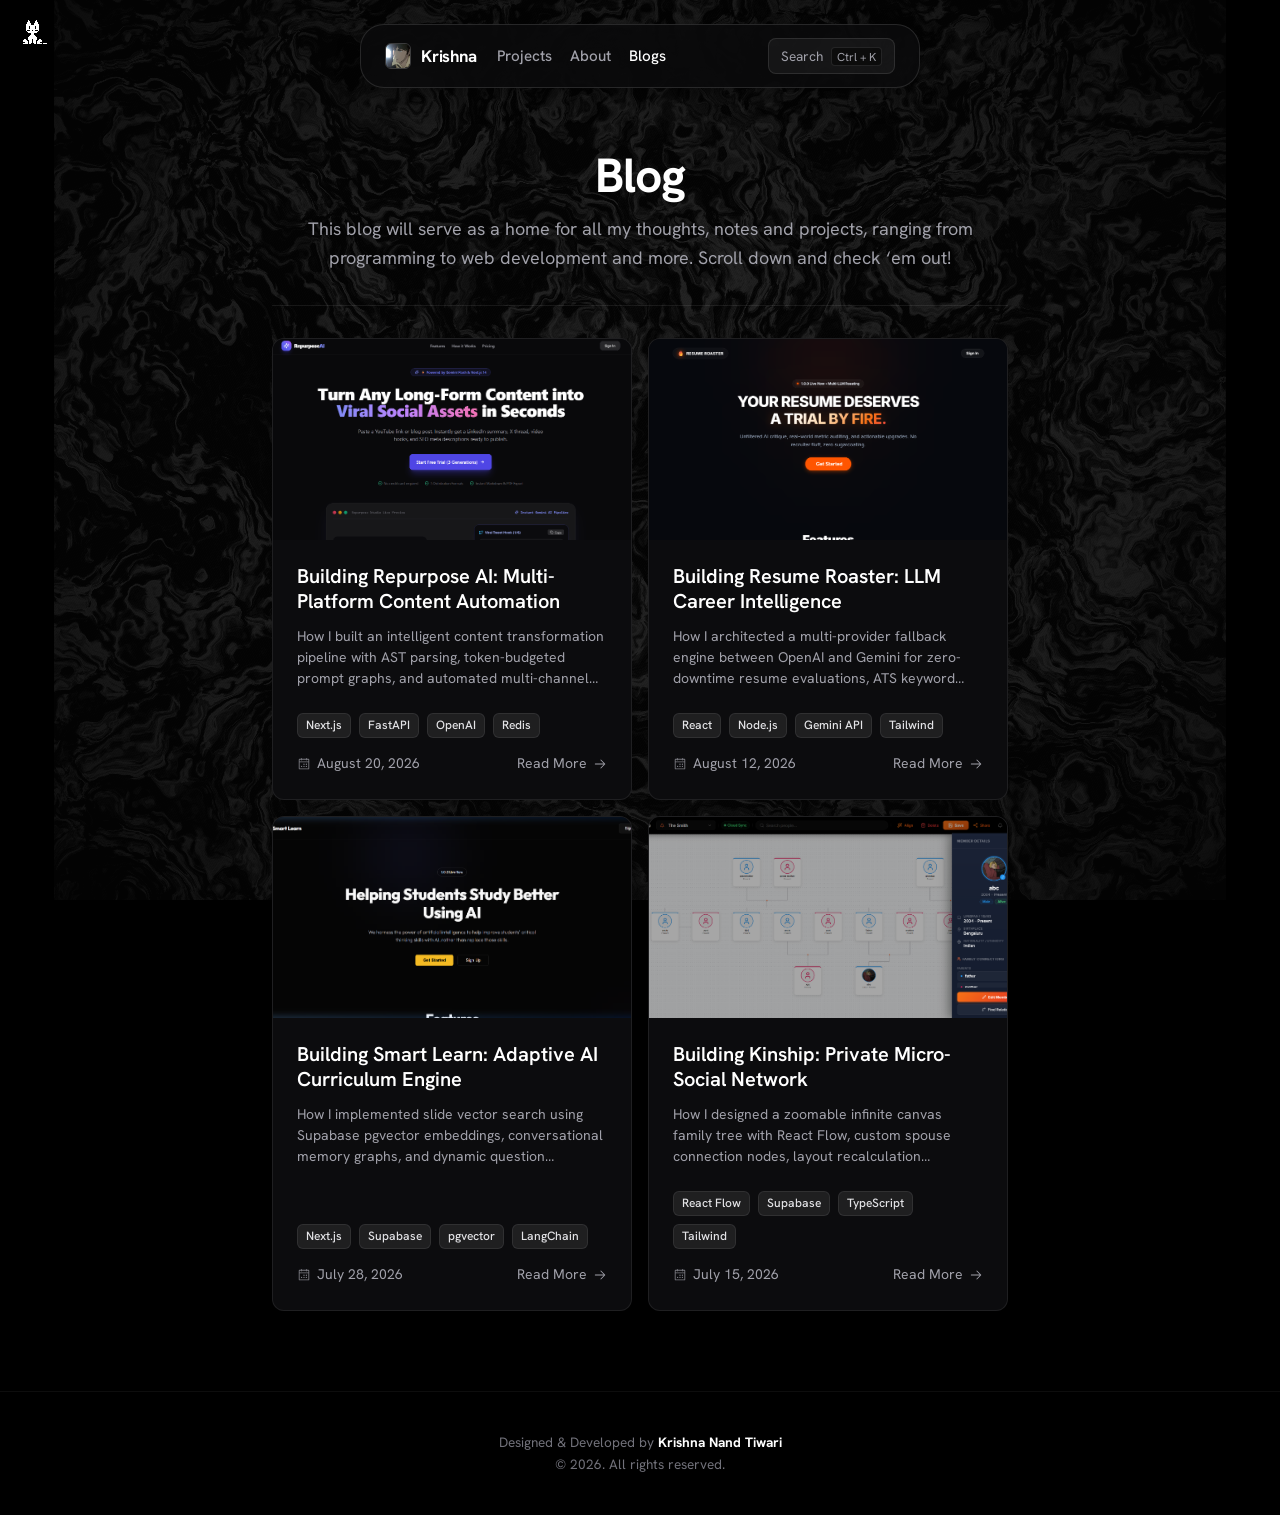
==== blog.html @ 59f139bb "updated portfolio" ====
<!DOCTYPE html>
<html lang="en" class="dark">
<head>
    <meta charset="UTF-8">
    <meta name="viewport" content="width=device-width, initial-scale=1.0">
    <title>Blog | Krishna Nand Tiwari</title>
    <!-- Meta Description for SEO -->
    <meta name="description" content="Technical deep dives, engineering notes, and case studies on building production AI applications and modern full-stack web platforms by Krishna Nand Tiwari.">
    <meta name="author" content="Krishna Nand Tiwari">
    <link rel="icon" href="images/avatar.jpg" type="image/jpeg">

    <!-- Fonts: Clash Display from Fontshare & Google Fonts Hanken Grotesk -->
    <link rel="preconnect" href="https://fonts.googleapis.com">
    <link rel="preconnect" href="https://fonts.gstatic.com" crossorigin>
    <link href="https://api.fontshare.com/v2/css?f[]=clash-display@600,700&display=swap" rel="stylesheet">
    <link href="https://fonts.googleapis.com/css2?family=Hanken+Grotesk:wght@300;400;500;600;700;800;900&display=swap" rel="stylesheet">

    <!-- Stylesheet -->
    <link rel="stylesheet" href="styles.css">

    <!-- Preload Oneko retro cat companion -->
    <link rel="preload" href="oneko.gif" as="image">
</head>
<body>
    <!-- Background Shaders & Ambient Glow (Exact 1:1 kroszborg.co WebGL Animated Shader) -->
    <canvas id="shader-canvas" class="shader-bg"></canvas>
    <div class="shader-bg noise-layer"></div>
    <div class="shader-bg grid-layer"></div>
    <div class="edge-glow-left"></div>
    <div class="edge-glow-right"></div>

    <!-- Floating Pill Navigation (Exact kroszborg 64px, 560px max-width, rounded-24px) -->
    <nav id="main-nav" aria-label="Main Navigation">
        <div class="nav-left">
            <a href="index.html" class="nav-brand">
                <img src="images/avatar.jpg" alt="Krishna logo" class="nav-brand-img">
                <span class="nav-brand-name">Krishna</span>
            </a>
            <div class="nav-menu-links">
                <a href="projects.html" class="nav-menu-item">Projects</a>
                <a href="index.html#about" class="nav-menu-item">About</a>
                <a href="blog.html" class="nav-menu-item active">Blogs</a>
            </div>
        </div>
        <div class="nav-right">
            <button id="cmd-k-btn" class="nav-search-btn" aria-label="Search">
                <span>Search</span>
                <kbd>Ctrl + K</kbd>
            </button>
        </div>
    </nav>

    <!-- Main Blog Container (max-w-3xl kroszborg structure) -->
    <main class="blog-page-container">
        <div class="blog-header-section">
            <h1 class="blog-page-title">Blog</h1>
            <p class="blog-page-subtitle">
                This blog will serve as a home for all my thoughts, notes and projects, ranging from programming to web development and more. Scroll down and check ‘em out!
            </p>
            <div class="blog-separator"></div>
        </div>

        <div class="blog-grid">
            <!-- Article 1: Repurpose AI -->
            <a href="repurpose-ai.html" class="blog-card">
                <div class="blog-card-media">
                    <img src="images/repurpose_ai_preview.png" alt="Building Repurpose AI" class="blog-card-img" loading="lazy">
                </div>
                <div class="blog-card-content">
                    <h2 class="blog-card-heading">Building Repurpose AI: Multi-Platform Content Automation</h2>
                    <p class="blog-card-summary">
                        How I built an intelligent content transformation pipeline with AST parsing, token-budgeted prompt graphs, and automated multi-channel delivery.
                    </p>
                </div>
                <div class="blog-card-footer">
                    <div class="blog-card-tags">
                        <span class="blog-card-tag">Next.js</span>
                        <span class="blog-card-tag">FastAPI</span>
                        <span class="blog-card-tag">OpenAI</span>
                        <span class="blog-card-tag">Redis</span>
                    </div>
                    <div class="blog-card-meta">
                        <time class="blog-card-date" datetime="2026-08-20">
                            <svg xmlns="http://www.w3.org/2000/svg" fill="currentColor" viewBox="0 0 256 256"><path d="M208,32H184V24a8,8,0,0,0-16,0v8H88V24a8,8,0,0,0-16,0v8H48A16,16,0,0,0,32,48V208a16,16,0,0,0,16,16H208a16,16,0,0,0,16-16V48A16,16,0,0,0,208,32ZM72,48v8a8,8,0,0,0,16,0V48h80v8a8,8,0,0,0,16,0V48h24V80H48V48ZM208,208H48V96H208V208Zm-68-76a12,12,0,1,1-12-12A12,12,0,0,1,140,132Zm44,0a12,12,0,1,1-12-12A12,12,0,0,1,184,132ZM96,172a12,12,0,1,1-12-12A12,12,0,0,1,96,172Zm44,0a12,12,0,1,1-12-12A12,12,0,0,1,140,172Zm44,0a12,12,0,1,1-12-12A12,12,0,0,1,184,172Z"></path></svg>
                            August 20, 2026
                        </time>
                        <span class="blog-card-readmore">
                            Read More
                            <svg xmlns="http://www.w3.org/2000/svg" fill="currentColor" viewBox="0 0 256 256"><path d="M221.66,133.66l-72,72a8,8,0,0,1-11.32-11.32L196.69,136H40a8,8,0,0,1,0-16H196.69L138.34,61.66a8,8,0,0,1,11.32-11.32l72,72A8,8,0,0,1,221.66,133.66Z"></path></svg>
                        </span>
                    </div>
                </div>
            </a>

            <!-- Article 2: Resume Roaster -->
            <a href="resume-roaster.html" class="blog-card">
                <div class="blog-card-media">
                    <img src="images/resume_roaster_preview.png" alt="Building Resume Roaster" class="blog-card-img" loading="lazy">
                </div>
                <div class="blog-card-content">
                    <h2 class="blog-card-heading">Building Resume Roaster: LLM Career Intelligence</h2>
                    <p class="blog-card-summary">
                        How I architected a multi-provider fallback engine between OpenAI and Gemini for zero-downtime resume evaluations, ATS keyword scoring, and constructive critiques.
                    </p>
                </div>
                <div class="blog-card-footer">
                    <div class="blog-card-tags">
                        <span class="blog-card-tag">React</span>
                        <span class="blog-card-tag">Node.js</span>
                        <span class="blog-card-tag">Gemini API</span>
                        <span class="blog-card-tag">Tailwind</span>
                    </div>
                    <div class="blog-card-meta">
                        <time class="blog-card-date" datetime="2026-08-12">
                            <svg xmlns="http://www.w3.org/2000/svg" fill="currentColor" viewBox="0 0 256 256"><path d="M208,32H184V24a8,8,0,0,0-16,0v8H88V24a8,8,0,0,0-16,0v8H48A16,16,0,0,0,32,48V208a16,16,0,0,0,16,16H208a16,16,0,0,0,16-16V48A16,16,0,0,0,208,32ZM72,48v8a8,8,0,0,0,16,0V48h80v8a8,8,0,0,0,16,0V48h24V80H48V48ZM208,208H48V96H208V208Zm-68-76a12,12,0,1,1-12-12A12,12,0,0,1,140,132Zm44,0a12,12,0,1,1-12-12A12,12,0,0,1,184,132ZM96,172a12,12,0,1,1-12-12A12,12,0,0,1,96,172Zm44,0a12,12,0,1,1-12-12A12,12,0,0,1,140,172Zm44,0a12,12,0,1,1-12-12A12,12,0,0,1,184,172Z"></path></svg>
                            August 12, 2026
                        </time>
                        <span class="blog-card-readmore">
                            Read More
                            <svg xmlns="http://www.w3.org/2000/svg" fill="currentColor" viewBox="0 0 256 256"><path d="M221.66,133.66l-72,72a8,8,0,0,1-11.32-11.32L196.69,136H40a8,8,0,0,1,0-16H196.69L138.34,61.66a8,8,0,0,1,11.32-11.32l72,72A8,8,0,0,1,221.66,133.66Z"></path></svg>
                        </span>
                    </div>
                </div>
            </a>

            <!-- Article 3: Smart Learn -->
            <a href="smart-learn.html" class="blog-card">
                <div class="blog-card-media">
                    <img src="images/smart_learn_preview.png" alt="Building Smart Learn" class="blog-card-img" loading="lazy">
                </div>
                <div class="blog-card-content">
                    <h2 class="blog-card-heading">Building Smart Learn: Adaptive AI Curriculum Engine</h2>
                    <p class="blog-card-summary">
                        How I implemented slide vector search using Supabase pgvector embeddings, conversational memory graphs, and dynamic question generation.
                    </p>
                </div>
                <div class="blog-card-footer">
                    <div class="blog-card-tags">
                        <span class="blog-card-tag">Next.js</span>
                        <span class="blog-card-tag">Supabase</span>
                        <span class="blog-card-tag">pgvector</span>
                        <span class="blog-card-tag">LangChain</span>
                    </div>
                    <div class="blog-card-meta">
                        <time class="blog-card-date" datetime="2026-07-28">
                            <svg xmlns="http://www.w3.org/2000/svg" fill="currentColor" viewBox="0 0 256 256"><path d="M208,32H184V24a8,8,0,0,0-16,0v8H88V24a8,8,0,0,0-16,0v8H48A16,16,0,0,0,32,48V208a16,16,0,0,0,16,16H208a16,16,0,0,0,16-16V48A16,16,0,0,0,208,32ZM72,48v8a8,8,0,0,0,16,0V48h80v8a8,8,0,0,0,16,0V48h24V80H48V48ZM208,208H48V96H208V208Zm-68-76a12,12,0,1,1-12-12A12,12,0,0,1,140,132Zm44,0a12,12,0,1,1-12-12A12,12,0,0,1,184,132ZM96,172a12,12,0,1,1-12-12A12,12,0,0,1,96,172Zm44,0a12,12,0,1,1-12-12A12,12,0,0,1,140,172Zm44,0a12,12,0,1,1-12-12A12,12,0,0,1,184,172Z"></path></svg>
                            July 28, 2026
                        </time>
                        <span class="blog-card-readmore">
                            Read More
                            <svg xmlns="http://www.w3.org/2000/svg" fill="currentColor" viewBox="0 0 256 256"><path d="M221.66,133.66l-72,72a8,8,0,0,1-11.32-11.32L196.69,136H40a8,8,0,0,1,0-16H196.69L138.34,61.66a8,8,0,0,1,11.32-11.32l72,72A8,8,0,0,1,221.66,133.66Z"></path></svg>
                        </span>
                    </div>
                </div>
            </a>

            <!-- Article 4: Kinship -->
            <a href="kinship.html" class="blog-card">
                <div class="blog-card-media">
                    <img src="images/kinship_preview.png" alt="Building Kinship" class="blog-card-img" loading="lazy">
                </div>
                <div class="blog-card-content">
                    <h2 class="blog-card-heading">Building Kinship: Private Micro-Social Network</h2>
                    <p class="blog-card-summary">
                        How I designed a zoomable infinite canvas family tree with React Flow, custom spouse connection nodes, layout recalculation algorithms, and vector PDF rendering.
                    </p>
                </div>
                <div class="blog-card-footer">
                    <div class="blog-card-tags">
                        <span class="blog-card-tag">React Flow</span>
                        <span class="blog-card-tag">Supabase</span>
                        <span class="blog-card-tag">TypeScript</span>
                        <span class="blog-card-tag">Tailwind</span>
                    </div>
                    <div class="blog-card-meta">
                        <time class="blog-card-date" datetime="2026-07-15">
                            <svg xmlns="http://www.w3.org/2000/svg" fill="currentColor" viewBox="0 0 256 256"><path d="M208,32H184V24a8,8,0,0,0-16,0v8H88V24a8,8,0,0,0-16,0v8H48A16,16,0,0,0,32,48V208a16,16,0,0,0,16,16H208a16,16,0,0,0,16-16V48A16,16,0,0,0,208,32ZM72,48v8a8,8,0,0,0,16,0V48h80v8a8,8,0,0,0,16,0V48h24V80H48V48ZM208,208H48V96H208V208Zm-68-76a12,12,0,1,1-12-12A12,12,0,0,1,140,132Zm44,0a12,12,0,1,1-12-12A12,12,0,0,1,184,132ZM96,172a12,12,0,1,1-12-12A12,12,0,0,1,96,172Zm44,0a12,12,0,1,1-12-12A12,12,0,0,1,140,172Zm44,0a12,12,0,1,1-12-12A12,12,0,0,1,184,172Z"></path></svg>
                            July 15, 2026
                        </time>
                        <span class="blog-card-readmore">
                            Read More
                            <svg xmlns="http://www.w3.org/2000/svg" fill="currentColor" viewBox="0 0 256 256"><path d="M221.66,133.66l-72,72a8,8,0,0,1-11.32-11.32L196.69,136H40a8,8,0,0,1,0-16H196.69L138.34,61.66a8,8,0,0,1,11.32-11.32l72,72A8,8,0,0,1,221.66,133.66Z"></path></svg>
                        </span>
                    </div>
                </div>
            </a>
        </div>
    </main>

    <!-- Command Palette Search Modal (Ctrl + K) -->
    <div id="cmd-modal" class="cmd-modal-backdrop" aria-hidden="true">
        <div class="cmd-modal-dialog">
            <div class="cmd-search-bar">
                <svg class="cmd-search-icon" xmlns="http://www.w3.org/2000/svg" width="16" height="16" fill="currentColor" viewBox="0 0 256 256"><path d="M229.66,218.34l-50.07-50.06a88.11,88.11,0,1,0-11.31,11.31l50.06,50.07a8,8,0,0,0,11.32-11.32ZM40,112a72,72,0,1,1,72,72A72.08,72.08,0,0,1,40,112Z"/></svg>
                <input id="cmd-search-input" class="cmd-search-input" type="text" placeholder="Search projects, blogs, or social links..." autocomplete="off">
                <kbd class="cmd-esc-badge">ESC</kbd>
            </div>
            <div id="cmd-results-list" class="cmd-results-list">
                <!-- Dynamically populated -->
            </div>
            <div class="cmd-modal-footer">
                <span>Navigate <kbd>↑</kbd> <kbd>↓</kbd></span>
                <span>Select <kbd>↵</kbd></span>
                <span>Close <kbd>ESC</kbd></span>
            </div>
        </div>
    </div>

    <!-- Minimal Site Footer -->
    <footer class="site-footer">
        <p>Designed &amp; Developed by <b>Krishna Nand Tiwari</b><br>© 2026. All rights reserved.</p>
    </footer>

    <!-- Companion Script (oneko) & Interactive Features Script -->
    <script src="oneko.js" defer></script>
    <script src="script.js" defer></script>
</body>
</html>
---- styles.css ----
/* ==========================================================================
   KRISHNA NAND TIWARI - EXACT KROSZBORG.CO PARITY DESIGN SYSTEM
   Dark Theme, Clash Display, 3D Tilt Physics, Red Flare Spotlight,
   Rainbow Conic Glow, Eye Pupil Tracking, Floating AI Assistant & Oneko
   ========================================================================== */

@import url('https://fonts.googleapis.com/css2?family=Hanken+Grotesk:wght@300;400;500;600;700;800;900&family=Space+Grotesk:wght@600;700;800&display=swap');
@import url('https://api.fontshare.com/v2/css?f[]=clash-display@600,700&display=swap');

:root {
    --background: #000000;
    --foreground: #ededed;
    --card: #0c0c0e;
    --card-foreground: #ededed;
    --card-border: rgba(255, 255, 255, 0.08);
    --card-border-hover: rgba(255, 255, 255, 0.18);
    --border: rgba(255, 255, 255, 0.08);
    --border-subtle: rgba(255, 255, 255, 0.05);
    --muted: #18181b;
    --muted-foreground: #a1a1aa;
    --secondary: #71717a;
    --accent: #27272a;
    --primary: #ffffff;
    --primary-foreground: #000000;
    
    --font-heading: 'Clash Display', 'Hanken Grotesk', -apple-system, sans-serif;
    --font-sans: 'Hanken Grotesk', -apple-system, BlinkMacSystemFont, "Segoe UI", Roboto, sans-serif;
}

*, *::before, *::after {
    margin: 0;
    padding: 0;
    box-sizing: border-box;
}

html {
    scroll-behavior: smooth;
    color-scheme: dark;
}

body {
    background-color: var(--background);
    color: var(--foreground);
    font-family: var(--font-sans);
    font-size: 15px;
    line-height: 1.6;
    overflow-x: hidden;
    -webkit-font-smoothing: antialiased;
    position: relative;
    min-height: 100vh;
}

/* ==========================================================================
   EXACT 1:1 KROSZBORG.CO BACKGROUND SHADER & AMBIENT GLOWS
   ========================================================================== */
.shader-bg {
    position: fixed;
    top: 0;
    left: 0;
    width: 100vw;
    min-width: 100%;
    height: 100vh;
    min-height: 100%;
    pointer-events: none;
    z-index: 0;
}

#shader-canvas.shader-bg {
    z-index: 0;
    width: 100%;
    height: 100%;
    display: block;
    background-color: #000000;
}

.shader-bg.noise-layer {
    display: none;
}

.shader-bg.grid-layer {
    display: none;
}

/* Atmospheric subtle edge ambient glows - disabled for true kroszborg deep #000000 contrast */
.edge-glow-left,
.edge-glow-right {
    display: none;
}

/* Scroll Reveal with Blur (1:1 kroszborg Framer Motion fadeInBlur) */
.scroll-reveal {
    opacity: 0;
    filter: blur(6px);
    transform: translateY(18px);
    transition: opacity 0.6s cubic-bezier(0.16, 1, 0.3, 1), 
                filter 0.6s cubic-bezier(0.16, 1, 0.3, 1), 
                transform 0.6s cubic-bezier(0.16, 1, 0.3, 1);
}

.scroll-reveal.scroll-revealed {
    opacity: 1;
    filter: blur(0px);
    transform: translateY(0);
}

a {
    color: inherit;
    text-decoration: none;
}

button {
    font-family: inherit;
    background: none;
    border: none;
    cursor: pointer;
}

/* ==========================================================================
   FLOATING PILL NAVBAR (Exact 64px, 560px max-width, 24px rounded)
   ========================================================================== */
#main-nav {
    position: fixed;
    top: 24px;
    left: 50%;
    transform: translateX(-50%);
    z-index: 50;
    width: calc(100% - 2rem);
    max-width: 560px;
    height: 64px;
    border-radius: 24px;
    padding: 0 24px;
    background: rgba(10, 10, 12, 0.82);
    border: 1px solid rgba(255, 255, 255, 0.12);
    backdrop-filter: blur(24px);
    -webkit-backdrop-filter: blur(24px);
    box-shadow: 0 10px 30px -10px rgba(0, 0, 0, 0.6);
    display: flex;
    align-items: center;
    justify-content: space-between;
    transition: border-color 0.2s ease, box-shadow 0.2s ease;
}

#main-nav:hover {
    border-color: rgba(255, 255, 255, 0.22);
}

.nav-left {
    display: flex;
    align-items: center;
    gap: 20px;
}

.nav-brand {
    display: flex;
    align-items: center;
    gap: 10px;
}

.nav-brand-img {
    width: 26px;
    height: 26px;
    border-radius: 6px;
    object-fit: cover;
    border: 1px solid rgba(255, 255, 255, 0.2);
    transition: opacity 0.2s ease;
}

.nav-brand:hover .nav-brand-img {
    opacity: 0.8;
}

.nav-brand-name {
    font-weight: 700;
    font-size: 1.05rem;
    color: #ffffff;
    letter-spacing: -0.01em;
}

.nav-menu-links {
    display: flex;
    align-items: center;
    gap: 18px;
}

.nav-menu-item {
    font-size: 0.95rem;
    color: var(--muted-foreground);
    transition: color 0.15s ease;
    font-weight: 500;
}

.nav-menu-item:hover,
.nav-menu-item.active {
    color: #ffffff;
}

.nav-search-btn {
    display: flex;
    align-items: center;
    gap: 8px;
    height: 36px;
    padding: 0 12px;
    border-radius: 8px;
    background: rgba(255, 255, 255, 0.05);
    border: 1px solid rgba(255, 255, 255, 0.1);
    color: var(--muted-foreground);
    font-size: 0.85rem;
    transition: all 0.2s ease;
}

.nav-search-btn:hover {
    background: rgba(255, 255, 255, 0.09);
    border-color: rgba(255, 255, 255, 0.2);
    color: #ffffff;
}

.nav-search-btn kbd {
    font-family: inherit;
    font-size: 0.72rem;
    padding: 1px 5px;
    border-radius: 4px;
    background: rgba(0, 0, 0, 0.45);
    border: 1px solid rgba(255, 255, 255, 0.1);
}

/* ==========================================================================
   PAGE CONTAINER & 2-COLUMN SPLIT LAYOUT
   ========================================================================== */
.page-container {
    position: relative;
    z-index: 10;
    max-width: 1152px; /* max-w-6xl */
    margin: 0 auto;
    padding: 140px 24px 80px;
}

.layout-split {
    display: flex;
    flex-direction: column;
    gap: 48px;
}

@media (min-width: 1024px) {
    .layout-split {
        flex-direction: row;
        gap: 64px;
    }
}

/* ==========================================================================
   LEFT HERO SIDEBAR (Sticky)
   ========================================================================== */
.hero-sidebar {
    width: 100%;
}

@media (min-width: 1024px) {
    .hero-sidebar {
        width: 280px;
        flex-shrink: 0;
    }
    
    .sidebar-sticky-wrap {
        position: sticky;
        top: 120px;
        display: flex;
        flex-direction: column;
        gap: 24px;
    }
}

.sidebar-sticky-wrap {
    display: flex;
    flex-direction: column;
    gap: 24px;
}

/* Avatar with Glitch Effect (#hero-avatar-glitch) */
.avatar-glitch-wrapper {
    position: relative;
    width: 84px;
    height: 84px;
    display: inline-block;
}

.avatar-wrapper {
    position: relative;
    width: 84px;
    height: 84px;
    border-radius: 50%;
    overflow: hidden;
}

.sidebar-avatar {
    width: 84px;
    height: 84px;
    border-radius: 50%;
    object-fit: cover;
    border: 2px solid rgba(255, 255, 255, 0.2);
    box-shadow: 0 10px 25px -5px rgba(0, 0, 0, 0.5);
    transition: transform 0.25s ease, border-color 0.25s ease;
    display: block;
}

.avatar-glitch-wrapper:hover .sidebar-avatar {
    transform: scale(1.05);
    border-color: rgba(255, 255, 255, 0.45);
    animation: avatarJitter 0.3s cubic-bezier(0.25, 0.46, 0.45, 0.94) infinite;
}

@keyframes avatarJitter {
    0% { transform: scale(1.05) translate(0, 0); filter: drop-shadow(2px 0 0 rgba(239, 68, 68, 0.5)) drop-shadow(-2px 0 0 rgba(56, 189, 248, 0.5)); }
    25% { transform: scale(1.05) translate(-1px, 1px); }
    50% { transform: scale(1.05) translate(1px, -1px); filter: drop-shadow(-2px 0 0 rgba(239, 68, 68, 0.6)) drop-shadow(2px 0 0 rgba(56, 189, 248, 0.6)); }
    75% { transform: scale(1.05) translate(-1px, -1px); }
    100% { transform: scale(1.05) translate(0, 0); }
}

.sidebar-name-block {
    display: flex;
    flex-direction: column;
    gap: 4px;
}

.sidebar-title {
    font-family: var(--font-heading);
    font-size: 2.75rem;
    line-height: 1.05;
    font-weight: 700;
    letter-spacing: -0.03em;
    color: #ffffff;
    cursor: default;
    user-select: none;
}

.sidebar-subtitle {
    font-size: 1.15rem;
    font-weight: 500;
    color: var(--muted-foreground);
    letter-spacing: -0.01em;
}

.sidebar-bio {
    font-size: 0.92rem;
    color: var(--muted-foreground);
    line-height: 1.65;
}

/* Skill Inner Shadow Dashed Badges (1:1 kroszborg) */
.skill-badge {
    display: inline-flex;
    align-items: center;
    gap: 5px;
    padding: 2px 7px;
    border-radius: 6px;
    border: 1px dashed rgba(255, 255, 255, 0.25);
    background: rgba(255, 255, 255, 0.08);
    color: #ffffff;
    font-size: 0.85rem;
    font-weight: 700;
    white-space: nowrap;
    text-decoration: none;
    vertical-align: baseline;
    transition: all 0.2s ease;
}

.skill-badge:hover {
    background: rgba(255, 255, 255, 0.16);
    border-color: rgba(255, 255, 255, 0.45);
    transform: translateY(-1px);
}

.skill-badge svg,
.skill-badge img {
    width: 14px;
    height: 14px;
    flex-shrink: 0;
}

/* Action Buttons Container */
.sidebar-buttons {
    display: flex;
    flex-wrap: wrap;
    align-items: center;
    gap: 10px;
    margin-top: 4px;
}

/* Rotating Rainbow Conic Border for Resume Button (Signature kroszborg) */
.resume-border-glow {
    position: relative;
    padding: 2px;
    border-radius: 9999px;
    overflow: hidden;
    display: inline-flex;
    box-shadow: 0 8px 30px -8px rgba(0, 0, 0, 0.5);
    background: transparent;
}

.resume-border-glow::before {
    content: '';
    position: absolute;
    inset: -100%;
    width: 300%;
    height: 300%;
    background: conic-gradient(from 0deg, #ff4545, #ffaa00, #00ff88, #00bfff, #aa00ff, #ff4545);
    animation: rotateConic 4s linear infinite;
    z-index: 0;
}

@keyframes rotateConic {
    0% { transform: rotate(0deg); }
    100% { transform: rotate(360deg); }
}

.btn-resume {
    position: relative;
    z-index: 1;
    display: inline-flex;
    align-items: center;
    gap: 10px;
    height: 38px;
    padding: 0 16px;
    border-radius: 9999px;
    background: #09090b;
    color: #ffffff;
    font-size: 0.88rem;
    font-weight: 600;
    border: none;
    cursor: pointer;
    text-decoration: none;
    transition: background 0.2s ease, transform 0.2s ease;
}

.btn-resume:hover {
    background: #18181b;
}

.btn-resume-eyes {
    display: flex;
    align-items: center;
    gap: 4px;
}

.eye-socket {
    width: 15px;
    height: 15px;
    border-radius: 50%;
    background: #09090b;
    border: 1px solid rgba(255, 255, 255, 0.4);
    position: relative;
    overflow: hidden;
}

.eye-pupil {
    width: 5px;
    height: 5px;
    border-radius: 50%;
    background: #ffffff;
    position: absolute;
    top: 50%;
    left: 50%;
    transform: translate(-50%, -50%);
    transition: transform 0.05s ease-out;
}

/* "Get in touch" CTA button */
.btn-get-in-touch {
    display: inline-flex;
    align-items: center;
    gap: 8px;
    height: 42px;
    padding: 0 16px;
    border-radius: 8px;
    background: #ffffff;
    color: #000000;
    font-size: 0.88rem;
    font-weight: 600;
    box-shadow: inset 0 0 12px rgba(99, 102, 241, 0.35);
    transition: background 0.2s ease, transform 0.2s ease;
}

.btn-get-in-touch:hover {
    background: #f4f4f5;
}

/* "Sponsor" button with pink accent */
.btn-sponsor {
    display: inline-flex;
    align-items: center;
    gap: 6px;
    height: 42px;
    padding: 0 14px;
    border-radius: 8px;
    background: rgba(236, 72, 153, 0.05);
    border: 1px solid rgba(236, 72, 153, 0.4);
    color: #f472b6;
    font-size: 0.88rem;
    font-weight: 600;
    transition: all 0.2s ease;
}

.btn-sponsor:hover {
    background: rgba(236, 72, 153, 0.12);
    border-color: rgba(236, 72, 153, 0.7);
}

.btn-sponsor svg {
    transition: transform 0.25s ease;
}

.btn-sponsor:hover svg {
    transform: scale(1.25);
}

/* Magnetic buttons base */
.magnetic-btn {
    transition: transform 0.3s cubic-bezier(0.22, 1, 0.36, 1);
}

/* Social icons */
.sidebar-socials {
    display: flex;
    align-items: center;
    gap: 14px;
    margin-top: 4px;
}

.social-link {
    display: flex;
    align-items: center;
    justify-content: center;
    width: 32px;
    height: 32px;
    color: var(--muted-foreground);
    transition: color 0.2s ease, transform 0.2s ease;
}

.social-link:hover {
    color: #ffffff;
    transform: translateY(-2px);
}

.social-link svg {
    width: 22px;
    height: 22px;
    fill: currentColor;
}

/* ==========================================================================
   FEED CONTENT (Right Column)
   ========================================================================== */
.feed-content {
    flex: 1;
    min-width: 0;
    display: flex;
    flex-direction: column;
    gap: 48px;
}

.feed-section {
    padding-bottom: 40px;
    border-bottom: 1px solid var(--border);
}

.feed-section:last-child {
    border-bottom: none;
}

.section-title {
    font-family: var(--font-heading);
    font-size: 1.45rem;
    font-weight: 700;
    letter-spacing: -0.02em;
    color: #ffffff;
    margin-bottom: 24px;
}

/* ==========================================================================
   EXPERIENCE SECTION (1:1 Accordions)
   ========================================================================== */
.experience-list {
    display: flex;
    flex-direction: column;
    gap: 16px;
}

.experience-card {
    background: var(--card);
    border: 1px solid var(--border);
    border-radius: 12px;
    padding: 18px 20px;
    transition: border-color 0.2s ease, background-color 0.2s ease;
    cursor: pointer;
}

.experience-card:hover {
    border-color: var(--card-border-hover);
}

.experience-row-main {
    display: flex;
    justify-content: space-between;
    align-items: flex-start;
    gap: 16px;
}

.company-group {
    display: flex;
    align-items: center;
    gap: 16px;
}

.company-avatar {
    width: 48px;
    height: 48px;
    border-radius: 8px;
    overflow: hidden;
    background: #141416;
    display: flex;
    align-items: center;
    justify-content: center;
    flex-shrink: 0;
    border: 1px solid rgba(255, 255, 255, 0.1);
}

.company-logo-img {
    width: 100%;
    height: 100%;
    object-fit: contain;
}

.company-details h3 {
    font-size: 1.05rem;
    font-weight: 700;
    color: #ffffff;
    display: flex;
    align-items: center;
    gap: 8px;
}

.company-details p {
    font-size: 0.88rem;
    color: var(--muted-foreground);
    margin-top: 2px;
}

.company-link-btn {
    color: var(--secondary);
    display: inline-flex;
    align-items: center;
    transition: color 0.15s ease;
}

.company-link-btn:hover {
    color: #ffffff;
}

.accordion-chevron-btn {
    display: inline-flex;
    align-items: center;
    justify-content: center;
    color: var(--secondary);
    width: 20px;
    height: 20px;
    transition: transform 0.3s ease, color 0.15s ease;
}

.experience-card.open .accordion-chevron-btn {
    transform: rotate(180deg);
    color: #ffffff;
}

.experience-date-col {
    text-align: right;
    font-size: 0.85rem;
    color: var(--muted-foreground);
    flex-shrink: 0;
}

.experience-expanded-content {
    max-height: 0;
    opacity: 0;
    overflow: hidden;
    transition: max-height 0.35s ease-in-out, opacity 0.3s ease-in-out, margin-top 0.35s ease;
}

.experience-card.open .experience-expanded-content {
    max-height: 300px;
    opacity: 1;
    margin-top: 16px;
    border-top: 1px solid var(--border-subtle);
    padding-top: 14px;
}

.expanded-inner h4 {
    font-size: 0.85rem;
    font-weight: 600;
    color: var(--muted-foreground);
    margin-bottom: 10px;
    text-transform: uppercase;
    letter-spacing: 0.04em;
}

.experience-tags {
    display: flex;
    flex-wrap: wrap;
    gap: 6px;
    margin-bottom: 12px;
}

.experience-bullets {
    list-style: disc;
    padding-left: 20px;
    display: flex;
    flex-direction: column;
    gap: 6px;
}

.experience-bullets li {
    font-size: 0.88rem;
    color: var(--muted-foreground);
    line-height: 1.55;
}

.view-all-experience-btn {
    display: inline-flex;
    align-items: center;
    gap: 6px;
    margin-top: 20px;
    font-size: 0.9rem;
    font-weight: 500;
    color: var(--muted-foreground);
    transition: color 0.2s ease, transform 0.2s ease;
}

.view-all-experience-btn:hover {
    color: #ffffff;
    transform: translateX(4px);
}

/* ==========================================================================
   PROJECTS SECTION (3D Perspective Tilt with Red Spotlight Flare)
   ========================================================================== */
.projects-grid {
    display: grid;
    grid-template-columns: 1fr;
    gap: 16px;
}

@media (min-width: 768px) {
    .projects-grid {
        grid-template-columns: repeat(2, 1fr);
    }
}

.tilt-wrapper {
    perspective: 1000px;
    transform-style: preserve-3d;
}

.kroszborg-card {
    background: var(--card);
    border: 1px solid var(--card-border);
    border-radius: 12px;
    overflow: hidden;
    display: flex;
    flex-direction: column;
    height: 100%;
    box-shadow: none;
    transition: border-color 0.2s ease;
    transform-style: preserve-3d;
    will-change: transform;
}

.kroszborg-card:hover {
    border-color: rgba(255, 255, 255, 0.22);
}

.card-cover {
    position: relative;
    overflow: hidden;
    aspect-ratio: 16 / 9;
    background: #09090b;
}

.card-preview-image {
    width: 100%;
    height: 100%;
    object-fit: cover;
    display: block;
    transition: transform 0.3s ease;
}

.kroszborg-card:hover .card-preview-image {
    transform: scale(1.03);
}

.card-body {
    padding: 14px 16px 10px;
    display: flex;
    flex-direction: column;
    gap: 8px;
    flex: 1;
}

.card-title-row {
    display: flex;
    align-items: center;
    justify-content: space-between;
    gap: 12px;
}

.card-title-link {
    font-family: var(--font-sans);
    font-size: 1rem;
    font-weight: 600;
    line-height: 1.25;
    color: #ffffff;
    transition: color 0.15s ease;
}

.card-title-link:hover {
    color: #ffffff;
    text-decoration: underline;
    text-underline-offset: 4px;
}

.card-external-icon {
    color: var(--secondary);
    display: inline-flex;
    align-items: center;
    justify-content: center;
    width: 20px;
    height: 20px;
    transition: color 0.15s ease;
}

.card-external-icon:hover {
    color: #ffffff;
}

.card-desc {
    font-family: var(--font-sans);
    font-size: 0.875rem;
    color: var(--muted-foreground);
    line-height: 1.5;
    display: -webkit-box;
    -webkit-line-clamp: 2;
    -webkit-box-orient: vertical;
    overflow: hidden;
}

.card-stack-section {
    margin-top: auto;
    padding-top: 4px;
}

.card-stack-label {
    font-family: var(--font-sans);
    font-size: 0.72rem;
    font-weight: 500;
    letter-spacing: 0.05em;
    color: var(--secondary);
    margin-bottom: 6px;
    text-transform: uppercase;
}

.card-stack-icons {
    display: flex;
    align-items: center;
    gap: 8px;
}

.stack-icon-btn {
    width: 20px;
    height: 20px;
    display: inline-flex;
    align-items: center;
    justify-content: center;
    background: transparent;
    border: none;
    padding: 0;
    transition: transform 0.2s ease;
    cursor: pointer;
}

.stack-icon-btn:hover {
    transform: scale(1.2);
}

.stack-icon-btn svg,
.stack-icon-btn img {
    width: 100%;
    height: 100%;
    object-fit: contain;
}

.card-footer {
    padding: 0 16px 14px;
    border-top: none;
    display: flex;
    align-items: center;
    justify-content: flex-end;
}

.status-badge {
    display: inline-flex;
    align-items: center;
    gap: 4px;
    padding: 2px 8px;
    border-radius: 6px;
    background: rgba(34, 197, 94, 0.1);
    border: 1px solid rgba(134, 239, 172, 0.25);
    color: #4ade80;
    font-size: 0.75rem;
    font-weight: 500;
}

.status-pulse-dot {
    width: 6px;
    height: 6px;
    border-radius: 50%;
    background: #22c55e;
    animation: pulseDot 1.8s infinite;
}

@keyframes pulseDot {
    0%, 100% { transform: scale(1); opacity: 1; }
    50% { transform: scale(1.4); opacity: 0.4; }
}

.card-view-details {
    display: inline-flex;
    align-items: center;
    gap: 6px;
    font-family: var(--font-sans);
    font-size: 0.875rem;
    color: var(--secondary);
    text-decoration: none;
    transition: color 0.15s ease;
}

.card-view-details:hover {
    color: #ffffff;
    text-decoration: underline;
    text-underline-offset: 4px;
}

.view-all-projects-wrap {
    margin-top: 20px;
}

/* ==========================================================================
   ABOUT SECTION & TECH STACK GRID
   ========================================================================== */
.about-card-split {
    background: var(--card);
    border: 1px solid var(--border);
    border-radius: 14px;
    padding: 24px;
    display: flex;
    flex-direction: column;
    gap: 24px;
}

@media (min-width: 640px) {
    .about-card-split {
        flex-direction: row;
        align-items: flex-start;
        gap: 24px;
    }
}

.about-img-wrap {
    flex-shrink: 0;
}

.about-portrait-img {
    width: 140px;
    height: 140px;
    border-radius: 12px;
    object-fit: cover;
    object-position: center 30%;
    border: 2px solid rgba(255, 255, 255, 0.15);
    display: block;
}

.about-text-content {
    flex: 1;
    display: flex;
    flex-direction: column;
    gap: 12px;
}

.about-author-name {
    font-family: var(--font-heading);
    font-size: 1.35rem;
    font-weight: 700;
    color: #ffffff;
}

.about-text {
    font-size: 0.92rem;
    color: var(--muted-foreground);
    line-height: 1.6;
}

.all-tech-grid {
    display: flex;
    flex-wrap: wrap;
    gap: 8px;
    margin-top: 6px;
}

.tech-icon-pill {
    display: inline-flex;
    align-items: center;
    gap: 6px;
    padding: 5px 10px;
    border-radius: 8px;
    background: rgba(255, 255, 255, 0.05);
    border: 1px solid rgba(255, 255, 255, 0.09);
    font-size: 0.82rem;
    color: #e4e4e7;
    transition: all 0.2s ease;
    cursor: default;
}

.tech-icon-pill:hover {
    background: rgba(255, 255, 255, 0.12);
    border-color: rgba(255, 255, 255, 0.25);
    transform: translateY(-2px);
}

.tech-icon-pill svg,
.tech-icon-pill img {
    width: 16px;
    height: 16px;
    flex-shrink: 0;
}

/* ==========================================================================
   GITHUB CONTRIBUTION HEATMAP
   ========================================================================== */
.github-heatmap-container {
    background: var(--card);
    border: 1px solid var(--border);
    border-radius: 14px;
    padding: 20px;
}

.heatmap-header {
    display: flex;
    justify-content: space-between;
    align-items: center;
    margin-bottom: 14px;
}

.heatmap-title {
    font-size: 0.95rem;
    font-weight: 700;
    color: #ffffff;
}

.heatmap-sub {
    font-size: 0.8rem;
    color: var(--secondary);
}

.heatmap-grid {
    display: grid;
    grid-template-columns: repeat(30, 1fr);
    grid-template-rows: repeat(5, 12px);
    gap: 4px;
    overflow-x: auto;
    padding-bottom: 4px;
}

.heat-box {
    width: 12px;
    height: 12px;
    border-radius: 2px;
    background: rgba(255, 255, 255, 0.05);
    transition: transform 0.15s ease;
}

.heat-box:hover {
    transform: scale(1.3);
}

.heat-box.heat-1 { background: #0e4429; }
.heat-box.heat-2 { background: #006d32; }
.heat-box.heat-3 { background: #26a641; }
.heat-box.heat-4 { background: #39d353; }

/* ==========================================================================
   JOURNEY & GEARS LINKS (1:1 kroszborg)
   ========================================================================== */
.journey-links-list {
    display: flex;
    flex-direction: column;
}

.journey-item-link {
    display: flex;
    align-items: center;
    justify-content: space-between;
    padding: 14px 0;
    border-bottom: 1px solid var(--border);
    transition: border-color 0.2s ease;
}

.journey-item-link:last-child {
    border-bottom: none;
}

.journey-item-left {
    display: flex;
    align-items: center;
    gap: 14px;
}

.journey-icon {
    color: var(--muted-foreground);
    display: flex;
    align-items: center;
    justify-content: center;
    transition: color 0.2s ease;
}

.journey-title {
    font-size: 0.95rem;
    font-weight: 600;
    color: var(--foreground);
    transition: color 0.2s ease;
}

.journey-subtitle {
    font-size: 0.82rem;
    color: var(--muted-foreground);
    margin-top: 1px;
}

.journey-arrow {
    color: var(--muted-foreground);
    transition: transform 0.2s ease, color 0.2s ease;
}

.journey-item-link:hover .journey-title,
.journey-item-link:hover .journey-icon,
.journey-item-link:hover .journey-arrow {
    color: #ffffff;
}

.journey-item-link:hover .journey-arrow {
    transform: translateX(4px);
}

/* ==========================================================================
   BLOGS SECTION
   ========================================================================== */
.blog-list {
    display: flex;
    flex-direction: column;
    gap: 12px;
}

.blog-card-item {
    padding: 16px 20px;
    background: var(--card);
    border: 1px solid var(--border);
    border-radius: 12px;
    display: flex;
    justify-content: space-between;
    align-items: center;
    transition: border-color 0.2s ease, transform 0.2s ease;
}

.blog-card-item:hover {
    border-color: var(--card-border-hover);
    transform: translateX(3px);
}

.blog-card-title {
    font-size: 1rem;
    font-weight: 700;
    color: #ffffff;
}

.blog-card-desc {
    font-size: 0.85rem;
    color: var(--muted-foreground);
    margin-top: 4px;
}

.blog-card-arrow {
    color: var(--muted-foreground);
    font-size: 1.1rem;
    transition: transform 0.2s ease, color 0.2s ease;
}

.blog-card-item:hover .blog-card-arrow {
    color: #ffffff;
    transform: translateX(4px);
}

/* ==========================================================================
   CTA BANNER CARD & SOLO LEVELING QUOTE
   ========================================================================== */
.cta-banner-card {
    background: rgba(24, 24, 27, 0.4);
    border: 1px solid rgba(255, 255, 255, 0.1);
    border-radius: 14px;
    padding: 28px 32px;
    display: flex;
    flex-direction: column;
    gap: 20px;
}

@media (min-width: 640px) {
    .cta-banner-card {
        flex-direction: row;
        align-items: center;
        justify-content: space-between;
    }
}

.cta-banner-title {
    font-family: var(--font-heading);
    font-size: 1.25rem;
    font-weight: 700;
    color: #ffffff;
    letter-spacing: -0.01em;
}

.cta-banner-desc {
    font-size: 0.88rem;
    color: var(--muted-foreground);
    margin-top: 4px;
    max-width: 480px;
}

.cta-banner-btn {
    display: inline-flex;
    align-items: center;
    gap: 10px;
    height: 42px;
    padding: 0 16px;
    border-radius: 10px;
    background: #09090b;
    border: 1px solid rgba(255, 255, 255, 0.18);
    color: #ffffff;
    font-size: 0.88rem;
    font-weight: 600;
    transition: all 0.2s ease;
    flex-shrink: 0;
}

.cta-banner-btn:hover {
    background: #18181b;
    border-color: rgba(255, 255, 255, 0.35);
}

.cta-btn-avatar {
    width: 22px;
    height: 22px;
    border-radius: 50%;
    overflow: hidden;
}

.cta-btn-avatar img {
    width: 100%;
    height: 100%;
    object-fit: cover;
}

.quote-card {
    padding: 20px 24px;
    border-left: 3px solid #38bdf8;
    background: rgba(14, 116, 144, 0.05);
    border-radius: 0 12px 12px 0;
    color: #d1d5db;
    font-style: italic;
    font-size: 0.95rem;
    line-height: 1.6;
}

.quote-author {
    display: block;
    margin-top: 6px;
    font-size: 0.82rem;
    color: var(--muted-foreground);
    font-style: normal;
    font-weight: 600;
}

/* ==========================================================================
   COMMAND PALETTE MODAL (Ctrl + K)
   ========================================================================== */
.cmd-modal-backdrop {
    position: fixed;
    inset: 0;
    z-index: 100;
    background: rgba(0, 0, 0, 0.7);
    backdrop-filter: blur(12px);
    display: flex;
    align-items: flex-start;
    justify-content: center;
    padding-top: 15vh;
    opacity: 0;
    pointer-events: none;
    transition: opacity 0.2s ease;
}

.cmd-modal-backdrop.active {
    opacity: 1;
    pointer-events: auto;
}

.cmd-modal-window {
    width: 90%;
    max-width: 580px;
    background: #0d0d10;
    border: 1px solid rgba(255, 255, 255, 0.15);
    border-radius: 16px;
    box-shadow: 0 25px 60px -15px rgba(0, 0, 0, 0.9);
    overflow: hidden;
    transform: translateY(-10px);
    transition: transform 0.2s ease;
}

.cmd-modal-backdrop.active .cmd-modal-window {
    transform: translateY(0);
}

.cmd-search-input-wrap {
    display: flex;
    align-items: center;
    gap: 12px;
    padding: 16px 20px;
    border-bottom: 1px solid var(--border);
}

.cmd-search-input {
    width: 100%;
    background: transparent;
    border: none;
    outline: none;
    color: #ffffff;
    font-size: 1rem;
    font-family: inherit;
}

.cmd-search-input::placeholder {
    color: var(--secondary);
}

.cmd-results-list {
    max-height: 340px;
    overflow-y: auto;
    padding: 8px;
}

.cmd-result-item {
    display: flex;
    align-items: center;
    justify-content: space-between;
    padding: 10px 14px;
    border-radius: 8px;
    cursor: pointer;
    transition: background 0.15s ease;
}

.cmd-result-item:hover,
.cmd-result-item.selected {
    background: rgba(255, 255, 255, 0.08);
}

.cmd-item-title {
    font-size: 0.92rem;
    font-weight: 600;
    color: #ffffff;
}

.cmd-item-desc {
    font-size: 0.78rem;
    color: var(--muted-foreground);
}

.cmd-item-cat {
    font-size: 0.72rem;
    font-weight: 600;
    padding: 2px 7px;
    border-radius: 4px;
    background: rgba(255, 255, 255, 0.08);
    color: var(--secondary);
    text-transform: uppercase;
}

/* ==========================================================================
   FLOATING AI ASSISTANT CHAT WIDGET (Exact kroszborg.co replica)
   ========================================================================== */
.ai-chat-widget {
    position: fixed;
    bottom: 24px;
    right: 24px;
    z-index: 60;
}

.ai-chat-toggle-btn {
    width: 54px;
    height: 54px;
    border-radius: 50%;
    background: #ffffff;
    color: #000000;
    display: flex;
    align-items: center;
    justify-content: center;
    box-shadow: 0 10px 25px rgba(0, 0, 0, 0.5);
    cursor: pointer;
    transition: transform 0.2s cubic-bezier(0.34, 1.56, 0.64, 1), background-color 0.2s ease;
}

.ai-chat-toggle-btn:hover {
    transform: scale(1.08);
    background: #f4f4f5;
}

.ai-chat-window {
    position: fixed;
    bottom: 90px;
    right: 24px;
    width: 380px;
    max-width: calc(100vw - 32px);
    height: 540px;
    max-height: calc(100vh - 120px);
    background: #0d0d10;
    border: 1px solid rgba(255, 255, 255, 0.14);
    border-radius: 16px;
    box-shadow: 0 20px 50px rgba(0, 0, 0, 0.75);
    display: flex;
    flex-direction: column;
    overflow: hidden;
    backdrop-filter: blur(20px);
    transform-origin: bottom right;
    transition: transform 0.25s cubic-bezier(0.16, 1, 0.3, 1), opacity 0.25s ease, visibility 0.25s ease;
}

.ai-chat-window.closed {
    opacity: 0;
    visibility: hidden;
    transform: scale(0.9) translateY(20px);
    pointer-events: none;
}

.ai-chat-header {
    padding: 14px 16px;
    border-bottom: 1px solid var(--border);
    display: flex;
    align-items: center;
    justify-content: space-between;
    background: rgba(255, 255, 255, 0.02);
}

.ai-chat-header-info {
    display: flex;
    align-items: center;
    gap: 10px;
}

.ai-chat-avatar {
    width: 32px;
    height: 32px;
    border-radius: 50%;
    background: #3b82f6;
    color: #ffffff;
    font-weight: 700;
    font-size: 0.8rem;
    display: flex;
    align-items: center;
    justify-content: center;
    border: 2px solid #ffffff;
}

.ai-chat-title {
    font-size: 0.88rem;
    font-weight: 600;
    color: #ffffff;
}

.ai-chat-status {
    font-size: 0.72rem;
    color: #4ade80;
    display: flex;
    align-items: center;
    gap: 4px;
}

.ai-chat-close-btn {
    color: var(--secondary);
    width: 28px;
    height: 28px;
    display: flex;
    align-items: center;
    justify-content: center;
    border-radius: 6px;
    transition: all 0.15s ease;
}

.ai-chat-close-btn:hover {
    color: #ffffff;
    background: rgba(255, 255, 255, 0.1);
}

.ai-chat-messages {
    flex: 1;
    overflow-y: auto;
    padding: 16px;
    display: flex;
    flex-direction: column;
    gap: 12px;
}

.ai-chat-bubble {
    max-width: 85%;
    padding: 10px 14px;
    border-radius: 12px;
    font-size: 0.86rem;
    line-height: 1.5;
}

.ai-chat-bubble.assistant {
    background: rgba(255, 255, 255, 0.08);
    color: #ededed;
    align-self: flex-start;
    border-bottom-left-radius: 4px;
}

.ai-chat-bubble.user {
    background: #ffffff;
    color: #000000;
    align-self: flex-end;
    border-bottom-right-radius: 4px;
    font-weight: 500;
}

.ai-chat-suggestions {
    margin-top: 4px;
    display: flex;
    flex-direction: column;
    gap: 8px;
}

.suggestions-label {
    font-size: 0.75rem;
    color: var(--muted-foreground);
}

.suggestions-chips {
    display: flex;
    flex-direction: column;
    gap: 6px;
}

.chip-btn {
    text-align: left;
    font-size: 0.8rem;
    padding: 6px 10px;
    border-radius: 6px;
    background: rgba(255, 255, 255, 0.04);
    border: 1px solid rgba(255, 255, 255, 0.08);
    color: #d4d4d8;
    cursor: pointer;
    transition: all 0.15s ease;
}

.chip-btn:hover {
    background: rgba(255, 255, 255, 0.1);
    color: #ffffff;
    border-color: rgba(255, 255, 255, 0.2);
}

.ai-chat-input-row {
    padding: 12px 16px;
    border-top: 1px solid var(--border);
    display: flex;
    align-items: center;
    gap: 8px;
    background: rgba(0, 0, 0, 0.3);
}

.ai-chat-input-row input {
    flex: 1;
    background: rgba(255, 255, 255, 0.06);
    border: 1px solid rgba(255, 255, 255, 0.12);
    border-radius: 8px;
    padding: 8px 12px;
    color: #ffffff;
    font-size: 0.85rem;
    outline: none;
    font-family: inherit;
    transition: border-color 0.2s ease;
}

.ai-chat-input-row input:focus {
    border-color: rgba(255, 255, 255, 0.35);
}

.ai-chat-send-btn {
    width: 34px;
    height: 34px;
    border-radius: 8px;
    background: #ffffff;
    color: #000000;
    display: flex;
    align-items: center;
    justify-content: center;
    cursor: pointer;
    transition: opacity 0.15s ease;
}

.ai-chat-send-btn:hover {
    opacity: 0.9;
}

/* ==========================================================================
   FOOTER
   ========================================================================== */
.site-footer {
    padding: 40px 20px;
    text-align: center;
    font-size: 0.85rem;
    color: var(--secondary);
    border-top: 1px solid var(--border-subtle);
    position: relative;
    z-index: 10;
}

.site-footer b {
    color: #ffffff;
}

/* ==========================================================================
   ARTICLE / CASE STUDY PAGES
   ========================================================================== */
.article-container {
    max-width: 780px;
    margin: 0 auto;
    padding: 130px 20px 80px;
    position: relative;
    z-index: 10;
}

.back-link {
    display: inline-flex;
    align-items: center;
    gap: 6px;
    color: var(--muted-foreground);
    font-size: 0.9rem;
    margin-bottom: 24px;
    transition: color 0.15s ease, transform 0.15s ease;
}

.back-link:hover {
    color: #ffffff;
    transform: translateX(-3px);
}

.back-link svg {
    width: 16px;
    height: 16px;
}

.article-body {
    display: flex;
    flex-direction: column;
    gap: 24px;
}

.article-header {
    display: flex;
    flex-direction: column;
    gap: 8px;
    border-bottom: 1px solid var(--border);
    padding-bottom: 20px;
}

.published-date {
    font-size: 0.85rem;
    color: var(--secondary);
}

.article-title {
    font-family: var(--font-heading);
    font-size: 2.4rem;
    font-weight: 700;
    line-height: 1.15;
    letter-spacing: -0.02em;
    color: #ffffff;
}

.article-body p {
    font-size: 1rem;
    color: #d4d4d8;
    line-height: 1.7;
}

.article-body h2 {
    font-family: var(--font-heading);
    font-size: 1.45rem;
    font-weight: 700;
    color: #ffffff;
    margin-top: 16px;
    margin-bottom: -8px;
}

.article-body ul {
    list-style: disc;
    padding-left: 24px;
    display: flex;
    flex-direction: column;
    gap: 8px;
    color: #d4d4d8;
}

.article-image-wrapper {
    width: 100%;
    border-radius: 12px;
    overflow: hidden;
    border: 1px solid var(--border);
    background: #09090b;
    margin: 8px 0;
}

.article-image {
    width: 100%;
    height: auto;
    display: block;
}

.article-tech-row {
    display: flex;
    flex-wrap: wrap;
    gap: 8px;
}

.article-tag {
    display: inline-flex;
    padding: 4px 10px;
    border-radius: 6px;
    background: rgba(255, 255, 255, 0.06);
    border: 1px solid rgba(255, 255, 255, 0.1);
    color: #e4e4e7;
    font-size: 0.82rem;
    font-weight: 600;
}

pre {
    background: #09090b;
    border: 1px solid var(--border);
    border-radius: 10px;
    padding: 16px 20px;
    overflow-x: auto;
    font-size: 0.88rem;
    line-height: 1.5;
    color: #e4e4e7;
}

code {
    font-family: 'Consolas', 'Courier New', monospace;
}

.article-footer {
    margin-top: 24px;
    padding-top: 24px;
    border-top: 1px solid var(--border);
}

.action-btn {
    display: inline-flex;
    align-items: center;
    gap: 6px;
    height: 40px;
    padding: 0 16px;
    border-radius: 8px;
    background: #ffffff;
    color: #000000;
    font-weight: 600;
    font-size: 0.88rem;
    transition: all 0.2s ease;
}

.action-btn:hover {
    background: #e4e4e7;
    transform: translateY(-1px);
}

/* ==========================================================================
   DEDICATED BLOG PAGE (1:1 kroszborg.co/blog)
   ========================================================================== */
.blog-page-container {
    max-width: 768px;
    margin: 0 auto;
    padding: 140px 16px 80px;
    position: relative;
    z-index: 10;
}

.blog-header-section {
    margin-bottom: 2rem;
}

.blog-page-title {
    font-family: var(--font-sans);
    font-size: clamp(2.25rem, 5vw, 3rem);
    font-weight: 700;
    letter-spacing: -0.025em;
    line-height: 1.15;
    color: #ffffff;
    margin-top: 0.5rem;
    margin-bottom: 0.75rem;
    text-align: center;
}

.blog-page-subtitle {
    font-family: var(--font-sans);
    font-size: 1.125rem;
    line-height: 1.6;
    color: var(--muted-foreground);
    max-width: 672px;
    margin: 0 auto;
    text-align: center;
}

.blog-separator {
    height: 1px;
    width: 100%;
    background: var(--border);
    margin: 2rem 0;
}

.blog-grid {
    display: grid;
    grid-template-columns: repeat(2, 1fr);
    gap: 16px;
}

@media (max-width: 768px) {
    .blog-grid {
        grid-template-columns: 1fr;
    }
    .blog-page-container,
    .projects-page-container {
        padding-top: 110px;
    }
}

/* ==========================================================================
   DEDICATED PROJECTS PAGE (1:1 kroszborg.co/projects)
   ========================================================================== */
.projects-page-container {
    max-width: 768px;
    margin: 0 auto;
    padding: 140px 16px 80px;
    position: relative;
    z-index: 10;
}

.projects-header-section {
    margin-bottom: 2rem;
}

.projects-page-title {
    font-family: var(--font-sans);
    font-size: clamp(2.25rem, 5vw, 3rem);
    font-weight: 700;
    letter-spacing: -0.025em;
    line-height: 1.15;
    color: #ffffff;
    margin-top: 0.5rem;
    margin-bottom: 0.75rem;
    text-align: center;
}

.projects-page-subtitle {
    font-family: var(--font-sans);
    font-size: 1.125rem;
    line-height: 1.6;
    color: var(--muted-foreground);
    max-width: 672px;
    margin: 0 auto;
    text-align: center;
}

.projects-separator {
    height: 1px;
    width: 100%;
    background: var(--border);
    margin: 2rem 0;
}

.blog-card {
    background: var(--card);
    border: 1px solid var(--border);
    border-radius: 12px;
    overflow: hidden;
    display: flex;
    flex-direction: column;
    gap: 24px;
    padding: 0;
    text-decoration: none;
    color: inherit;
    position: relative;
    transition: border-color 0.2s ease, transform 0.2s ease;
}

.blog-card:hover {
    border-color: rgba(255, 255, 255, 0.22);
}

.blog-card-media {
    position: relative;
    width: 100%;
    aspect-ratio: 16 / 9;
    overflow: hidden;
    background: #09090b;
}

.blog-card-img {
    width: 100%;
    height: 100%;
    object-fit: cover;
    display: block;
    transition: transform 0.3s ease;
}

.blog-card:hover .blog-card-img {
    transform: scale(1.03);
}

.blog-card-content {
    padding: 0 24px;
    display: flex;
    flex-direction: column;
    gap: 12px;
    flex-grow: 1;
}

.blog-card-heading {
    font-family: var(--font-sans);
    font-size: 1.25rem;
    font-weight: 600;
    line-height: 1.25;
    color: #ffffff;
    display: -webkit-box;
    -webkit-line-clamp: 2;
    -webkit-box-orient: vertical;
    overflow: hidden;
    transition: color 0.15s ease;
}

.blog-card:hover .blog-card-heading {
    color: #ffffff;
    text-decoration: underline;
    text-underline-offset: 4px;
}

.blog-card-summary {
    font-family: var(--font-sans);
    font-size: 0.875rem;
    line-height: 1.5;
    color: var(--muted-foreground);
    display: -webkit-box;
    -webkit-line-clamp: 3;
    -webkit-box-orient: vertical;
    overflow: hidden;
}

.blog-card-footer {
    padding: 0 24px 24px;
    margin-top: auto;
    display: flex;
    flex-direction: column;
    gap: 14px;
}

.blog-card-tags {
    display: flex;
    flex-wrap: wrap;
    gap: 8px;
}

.blog-card-tag {
    font-family: var(--font-sans);
    display: inline-flex;
    align-items: center;
    padding: 2px 8px;
    border-radius: 6px;
    background: rgba(255, 255, 255, 0.08);
    border: 1px solid rgba(255, 255, 255, 0.08);
    color: #e4e4e7;
    font-size: 0.75rem;
    font-weight: 500;
}

.blog-card-meta {
    display: flex;
    align-items: center;
    justify-content: space-between;
    gap: 8px;
    font-size: 0.875rem;
    color: var(--secondary);
}

.blog-card-date {
    display: inline-flex;
    align-items: center;
    gap: 6px;
    color: var(--muted-foreground);
}

.blog-card-date svg {
    width: 14px;
    height: 14px;
    opacity: 0.75;
}

.blog-card-readmore {
    display: inline-flex;
    align-items: center;
    gap: 6px;
    color: var(--muted-foreground);
    font-size: 0.875rem;
    text-decoration: none;
    transition: color 0.15s ease;
}

.blog-card:hover .blog-card-readmore {
    color: #ffffff;
    text-decoration: underline;
    text-underline-offset: 4px;
}

.blog-card-readmore svg {
    width: 14px;
    height: 14px;
}
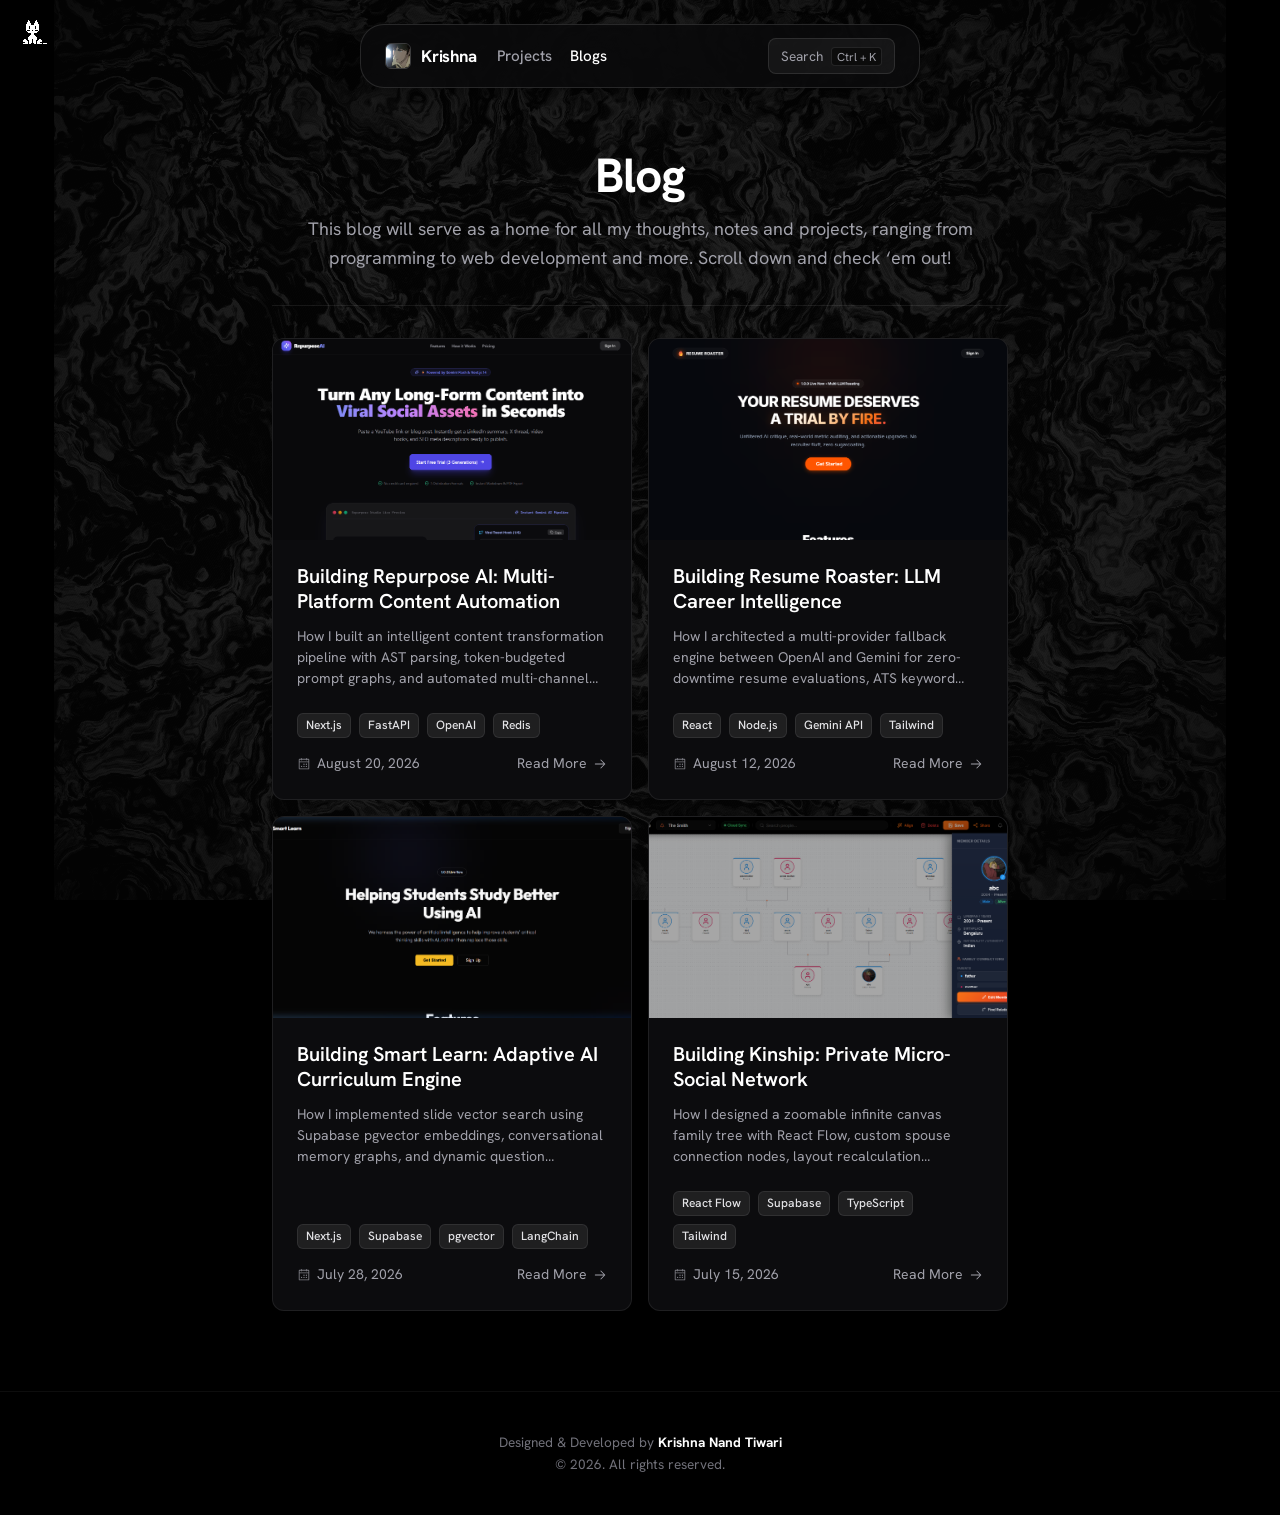
==== commit 9cdd17ed: "updated portfolio" ====
--- a/blog.html
+++ b/blog.html
@@ -38,7 +38,6 @@
             </a>
             <div class="nav-menu-links">
                 <a href="projects.html" class="nav-menu-item">Projects</a>
-                <a href="index.html#about" class="nav-menu-item">About</a>
                 <a href="blog.html" class="nav-menu-item active">Blogs</a>
             </div>
         </div>
--- a/styles.css
+++ b/styles.css
@@ -426,14 +426,16 @@
     color: #ffffff;
     font-size: 0.88rem;
     font-weight: 600;
-    border: none;
+    border: 1px solid var(--border);
+    box-shadow: 0 2px 8px rgba(0, 0, 0, 0.4);
     cursor: pointer;
     text-decoration: none;
-    transition: background 0.2s ease, transform 0.2s ease;
+    transition: background 0.2s ease, border-color 0.2s ease, transform 0.2s ease;
 }
 
 .btn-resume:hover {
     background: #18181b;
+    border-color: rgba(255, 255, 255, 0.25);
 }
 
 .btn-resume-eyes {
@@ -568,11 +570,12 @@
 }
 
 .section-title {
-    font-family: var(--font-heading);
-    font-size: 1.45rem;
+    font-family: var(--font-sans);
+    font-size: 1.25rem;
     font-weight: 700;
-    letter-spacing: -0.02em;
-    color: #ffffff;
+    letter-spacing: -0.025em;
+    line-height: 1.75rem;
+    color: var(--foreground);
     margin-bottom: 24px;
 }
 
@@ -952,209 +955,171 @@
 }
 
 /* ==========================================================================
-   ABOUT SECTION & TECH STACK GRID
+   ABOUT SECTION (1:1 Kroszborg Styling - Flat, Open, 240px Photo, 24px Icons)
    ========================================================================== */
-.about-card-split {
-    background: var(--card);
-    border: 1px solid var(--border);
-    border-radius: 14px;
-    padding: 24px;
+.about-kroszborg-wrap {
+    margin-top: 20px;
     display: flex;
     flex-direction: column;
     gap: 24px;
 }
 
-@media (min-width: 640px) {
-    .about-card-split {
-        flex-direction: row;
-        align-items: flex-start;
-        gap: 24px;
-    }
-}
-
-.about-img-wrap {
+.about-portrait-wrap {
+    width: 240px;
+    height: 240px;
+    border-radius: 12px;
+    overflow: hidden;
     flex-shrink: 0;
 }
 
 .about-portrait-img {
-    width: 140px;
-    height: 140px;
+    width: 240px;
+    height: 240px;
     border-radius: 12px;
+    border: 2px solid rgba(255, 255, 255, 0.15);
     object-fit: cover;
     object-position: center 30%;
-    border: 2px solid rgba(255, 255, 255, 0.15);
     display: block;
 }
 
-.about-text-content {
-    flex: 1;
-    display: flex;
-    flex-direction: column;
+.about-details-wrap {
+    display: flex;
+    flex-direction: column;
+    gap: 16px;
+}
+
+.about-author-name {
+    font-family: var(--font-sans);
+    font-size: 1.5rem;
+    font-weight: 700;
+    color: var(--foreground);
+    letter-spacing: -0.025em;
+    line-height: 1.25;
+}
+
+.about-text {
+    font-size: 0.95rem;
+    color: var(--muted-foreground);
+    line-height: 1.7;
+    max-width: 65ch;
+}
+
+.about-text b {
+    color: var(--foreground);
+    font-weight: 600;
+}
+
+.about-tech-stack-wrap {
+    margin-top: 4px;
+}
+
+.about-tech-icons {
+    display: flex;
+    flex-wrap: wrap;
     gap: 12px;
-}
-
-.about-author-name {
-    font-family: var(--font-heading);
-    font-size: 1.35rem;
-    font-weight: 700;
-    color: #ffffff;
-}
-
-.about-text {
-    font-size: 0.92rem;
-    color: var(--muted-foreground);
-    line-height: 1.6;
-}
-
-.all-tech-grid {
-    display: flex;
-    flex-wrap: wrap;
-    gap: 8px;
-    margin-top: 6px;
-}
-
-.tech-icon-pill {
+    align-items: center;
+}
+
+.tech-icon-item {
+    width: 24px;
+    height: 24px;
     display: inline-flex;
     align-items: center;
-    gap: 6px;
-    padding: 5px 10px;
-    border-radius: 8px;
-    background: rgba(255, 255, 255, 0.05);
-    border: 1px solid rgba(255, 255, 255, 0.09);
-    font-size: 0.82rem;
-    color: #e4e4e7;
-    transition: all 0.2s ease;
-    cursor: default;
-}
-
-.tech-icon-pill:hover {
-    background: rgba(255, 255, 255, 0.12);
-    border-color: rgba(255, 255, 255, 0.25);
-    transform: translateY(-2px);
-}
-
-.tech-icon-pill svg,
-.tech-icon-pill img {
-    width: 16px;
-    height: 16px;
-    flex-shrink: 0;
+    justify-content: center;
+    cursor: pointer;
+    transition: transform 0.15s ease;
+}
+
+.tech-icon-item:hover {
+    transform: scale(1.15);
+}
+
+.tech-icon-item svg,
+.tech-icon-item img {
+    width: 100%;
+    height: 100%;
+    display: block;
+    object-fit: contain;
 }
 
 /* ==========================================================================
-   GITHUB CONTRIBUTION HEATMAP
+   GITHUB ACTIVITY (1:1 kroszborg.co layout & react-activity-calendar)
    ========================================================================== */
-.github-heatmap-container {
-    background: var(--card);
-    border: 1px solid var(--border);
-    border-radius: 14px;
-    padding: 20px;
-}
-
-.heatmap-header {
-    display: flex;
+.github-section-header {
+    display: flex;
+    align-items: flex-end;
     justify-content: space-between;
-    align-items: center;
-    margin-bottom: 14px;
-}
-
-.heatmap-title {
-    font-size: 0.95rem;
-    font-weight: 700;
-    color: #ffffff;
-}
-
-.heatmap-sub {
-    font-size: 0.8rem;
-    color: var(--secondary);
-}
-
-.heatmap-grid {
-    display: grid;
-    grid-template-columns: repeat(30, 1fr);
-    grid-template-rows: repeat(5, 12px);
-    gap: 4px;
-    overflow-x: auto;
-    padding-bottom: 4px;
-}
-
-.heat-box {
-    width: 12px;
-    height: 12px;
-    border-radius: 2px;
-    background: rgba(255, 255, 255, 0.05);
-    transition: transform 0.15s ease;
-}
-
-.heat-box:hover {
-    transform: scale(1.3);
-}
-
-.heat-box.heat-1 { background: #0e4429; }
-.heat-box.heat-2 { background: #006d32; }
-.heat-box.heat-3 { background: #26a641; }
-.heat-box.heat-4 { background: #39d353; }
-
-/* ==========================================================================
-   JOURNEY & GEARS LINKS (1:1 kroszborg)
-   ========================================================================== */
-.journey-links-list {
-    display: flex;
-    flex-direction: column;
-}
-
-.journey-item-link {
-    display: flex;
-    align-items: center;
-    justify-content: space-between;
-    padding: 14px 0;
-    border-bottom: 1px solid var(--border);
-    transition: border-color 0.2s ease;
-}
-
-.journey-item-link:last-child {
-    border-bottom: none;
-}
-
-.journey-item-left {
-    display: flex;
-    align-items: center;
-    gap: 14px;
-}
-
-.journey-icon {
-    color: var(--muted-foreground);
-    display: flex;
-    align-items: center;
-    justify-content: center;
-    transition: color 0.2s ease;
-}
-
-.journey-title {
-    font-size: 0.95rem;
+    margin-bottom: 24px;
+}
+
+.github-year-count {
+    font-size: 0.75rem;
+    color: var(--muted-foreground);
+    font-variant-numeric: tabular-nums;
+    padding-bottom: 2px;
+}
+
+.github-count-number {
     font-weight: 600;
     color: var(--foreground);
-    transition: color 0.2s ease;
-}
-
-.journey-subtitle {
-    font-size: 0.82rem;
-    color: var(--muted-foreground);
-    margin-top: 1px;
-}
-
-.journey-arrow {
-    color: var(--muted-foreground);
-    transition: transform 0.2s ease, color 0.2s ease;
-}
-
-.journey-item-link:hover .journey-title,
-.journey-item-link:hover .journey-icon,
-.journey-item-link:hover .journey-arrow {
-    color: #ffffff;
-}
-
-.journey-item-link:hover .journey-arrow {
-    transform: translateX(4px);
+}
+
+.github-calendar-wrap {
+    width: 100%;
+    overflow-x: auto;
+    cursor: grab;
+    user-select: none;
+    -webkit-user-select: none;
+    padding-bottom: 4px;
+}
+
+.github-calendar-wrap:active,
+.github-calendar-wrap.grabbing {
+    cursor: grabbing;
+}
+
+.github-calendar-wrap.no-scrollbar {
+    -ms-overflow-style: none;
+    scrollbar-width: none;
+}
+
+.github-calendar-wrap.no-scrollbar::-webkit-scrollbar {
+    display: none;
+}
+
+.react-activity-calendar {
+    display: block;
+    width: max-content;
+    font-family: -apple-system, BlinkMacSystemFont, "Segoe UI", Helvetica, Arial, sans-serif;
+}
+
+.react-activity-calendar rect {
+    transition: opacity 0.15s ease;
+    cursor: pointer;
+}
+
+.react-activity-calendar rect:hover {
+    opacity: 0.75;
+}
+
+.github-loading-spinner {
+    display: flex;
+    align-items: center;
+    justify-content: center;
+    padding: 36px 0;
+}
+
+.spinner-ring {
+    width: 20px;
+    height: 20px;
+    border: 2px solid var(--border);
+    border-top-color: var(--foreground);
+    border-radius: 50%;
+    animation: spin 0.8s linear infinite;
+}
+
+@keyframes spin {
+    to { transform: rotate(360deg); }
 }
 
 /* ==========================================================================
@@ -1227,11 +1192,12 @@
 }
 
 .cta-banner-title {
-    font-family: var(--font-heading);
+    font-family: var(--font-sans);
     font-size: 1.25rem;
-    font-weight: 700;
-    color: #ffffff;
-    letter-spacing: -0.01em;
+    font-weight: 600;
+    color: var(--foreground);
+    letter-spacing: -0.025em;
+    line-height: 1.4;
 }
 
 .cta-banner-desc {
@@ -1276,23 +1242,41 @@
 }
 
 .quote-card {
-    padding: 20px 24px;
-    border-left: 3px solid #38bdf8;
-    background: rgba(14, 116, 144, 0.05);
-    border-radius: 0 12px 12px 0;
-    color: #d1d5db;
+    padding: 22px 26px;
+    border: 1px solid var(--border);
+    background: rgba(24, 24, 27, 0.4);
+    border-radius: 12px;
+    color: #e4e4e7;
+    font-size: 0.95rem;
+    line-height: 1.65;
+    cursor: pointer;
+    user-select: none;
+    transition: border-color 0.2s ease, background-color 0.2s ease;
+}
+
+.quote-card:hover {
+    border-color: rgba(255, 255, 255, 0.18);
+    background: rgba(24, 24, 27, 0.6);
+}
+
+.quote-text {
+    font-family: var(--font-sans);
     font-style: italic;
-    font-size: 0.95rem;
-    line-height: 1.6;
+    color: #d4d4d8;
+    line-height: 1.65;
+    transition: opacity 0.2s ease;
 }
 
 .quote-author {
     display: block;
-    margin-top: 6px;
+    margin-top: 10px;
+    font-family: var(--font-sans);
     font-size: 0.82rem;
     color: var(--muted-foreground);
     font-style: normal;
     font-weight: 600;
+    letter-spacing: 0.02em;
+    transition: opacity 0.2s ease;
 }
 
 /* ==========================================================================
@@ -1953,6 +1937,7 @@
     font-weight: 600;
     line-height: 1.25;
     color: #ffffff;
+    text-decoration: none;
     display: -webkit-box;
     -webkit-line-clamp: 2;
     -webkit-box-orient: vertical;
@@ -1962,8 +1947,7 @@
 
 .blog-card:hover .blog-card-heading {
     color: #ffffff;
-    text-decoration: underline;
-    text-underline-offset: 4px;
+    text-decoration: none;
 }
 
 .blog-card-summary {
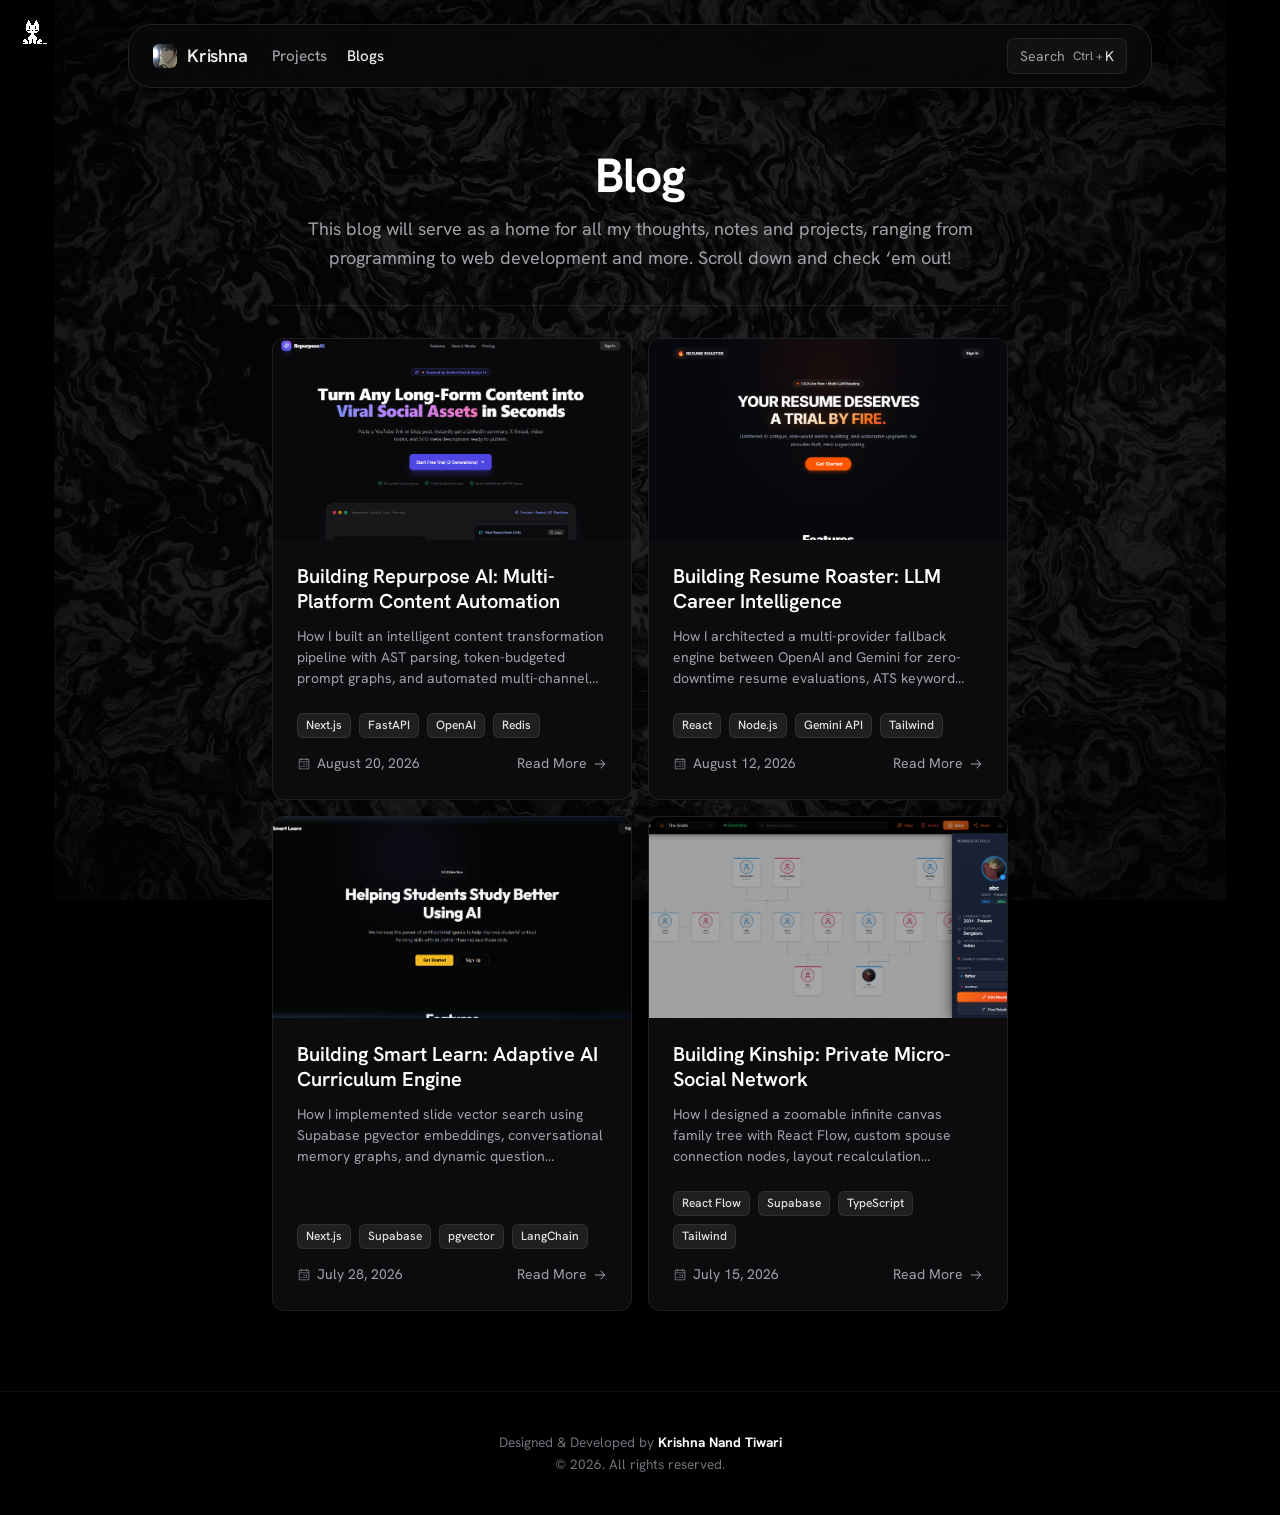
==== commit b0cc3747: "feat: add private view counter & clean unused assets" ====
--- a/blog.html
+++ b/blog.html
@@ -20,6 +20,9 @@
 
     <!-- Preload Oneko retro cat companion -->
     <link rel="preload" href="oneko.gif" as="image">
+
+    <!-- Umami Analytics -->
+    <script defer src="https://cloud.umami.is/script.js" data-website-id="9b6a5cc2-c3c5-499b-848d-0a88193eeb85"></script>
 </head>
 <body>
     <!-- Background Shaders & Ambient Glow (Exact 1:1 kroszborg.co WebGL Animated Shader) -->
@@ -43,8 +46,8 @@
         </div>
         <div class="nav-right">
             <button id="cmd-k-btn" class="nav-search-btn" aria-label="Search">
-                <span>Search</span>
-                <kbd>Ctrl + K</kbd>
+                <span class="nav-search-label">Search</span>
+                <span class="nav-search-kbd"><span class="kbd-mod">Ctrl +</span>K</span>
             </button>
         </div>
     </nav>
--- a/styles.css
+++ b/styles.css
@@ -116,7 +116,7 @@
 }
 
 /* ==========================================================================
-   FLOATING PILL NAVBAR (Exact 64px, 560px max-width, 24px rounded)
+   FLOATING PILL NAVIGATION (Exact 1:1 kroszborg.co Spring Scroll & Static Layout)
    ========================================================================== */
 #main-nav {
     position: fixed;
@@ -125,102 +125,179 @@
     transform: translateX(-50%);
     z-index: 50;
     width: calc(100% - 2rem);
-    max-width: 560px;
+    max-width: 1024px;
     height: 64px;
     border-radius: 24px;
     padding: 0 24px;
-    background: rgba(10, 10, 12, 0.82);
-    border: 1px solid rgba(255, 255, 255, 0.12);
-    backdrop-filter: blur(24px);
-    -webkit-backdrop-filter: blur(24px);
-    box-shadow: 0 10px 30px -10px rgba(0, 0, 0, 0.6);
+    background: rgba(9, 9, 11, 0.8);
+    border: 1px solid rgba(255, 255, 255, 0.1);
+    backdrop-filter: blur(20px);
+    -webkit-backdrop-filter: blur(20px);
+    box-shadow: 0 10px 30px -10px rgba(0, 0, 0, 0.35);
     display: flex;
     align-items: center;
     justify-content: space-between;
-    transition: border-color 0.2s ease, box-shadow 0.2s ease;
+    overflow: hidden;
+    will-change: max-width, height, top, border-radius, padding;
+    transition: background-color 0.2s ease, border-color 0.2s ease, box-shadow 0.2s ease;
 }
 
 #main-nav:hover {
-    border-color: rgba(255, 255, 255, 0.22);
+    border-color: rgba(255, 255, 255, 0.2);
+}
+
+/* Scrolled state */
+#main-nav.nav-scrolled {
+    background: rgba(9, 9, 11, 0.88);
+    border-color: rgba(255, 255, 255, 0.14);
+}
+
+@media (max-width: 767px) {
+    #main-nav {
+        max-width: 560px;
+        padding: 0 18px;
+    }
+    .nav-right {
+        display: none !important; /* 1:1 with Kroszborg hidden md:flex */
+    }
 }
 
 .nav-left {
     display: flex;
     align-items: center;
-    gap: 20px;
+    gap: 16px;
+}
+
+@media (min-width: 768px) {
+    .nav-left {
+        gap: 24px;
+    }
 }
 
 .nav-brand {
     display: flex;
     align-items: center;
     gap: 10px;
+    flex-shrink: 0;
+    text-decoration: none;
 }
 
 .nav-brand-img {
-    width: 26px;
-    height: 26px;
+    width: 24px;
+    height: 24px;
     border-radius: 6px;
     object-fit: cover;
-    border: 1px solid rgba(255, 255, 255, 0.2);
     transition: opacity 0.2s ease;
 }
 
 .nav-brand:hover .nav-brand-img {
-    opacity: 0.8;
+    opacity: 0.7;
 }
 
 .nav-brand-name {
-    font-weight: 700;
-    font-size: 1.05rem;
-    color: #ffffff;
+    font-family: var(--font-sans);
+    font-weight: 600;
+    font-size: 1rem;
+    color: var(--foreground);
     letter-spacing: -0.01em;
 }
 
+@media (min-width: 768px) {
+    .nav-brand-name {
+        font-size: 1.125rem;
+    }
+}
+
 .nav-menu-links {
     display: flex;
     align-items: center;
-    gap: 18px;
+    gap: 14px;
+}
+
+@media (min-width: 768px) {
+    .nav-menu-links {
+        gap: 20px;
+    }
 }
 
 .nav-menu-item {
-    font-size: 0.95rem;
-    color: var(--muted-foreground);
+    font-family: var(--font-sans);
+    font-size: 0.875rem;
+    color: var(--muted-foreground);
+    text-decoration: none;
+    white-space: nowrap;
     transition: color 0.15s ease;
     font-weight: 500;
 }
 
+@media (min-width: 768px) {
+    .nav-menu-item {
+        font-size: 0.95rem;
+    }
+}
+
 .nav-menu-item:hover,
 .nav-menu-item.active {
-    color: #ffffff;
-}
-
+    color: var(--foreground);
+}
+
+.nav-right {
+    display: flex;
+    align-items: center;
+    gap: 8px;
+}
+
+/* Kroszborg 1:1 Search Button */
 .nav-search-btn {
-    display: flex;
-    align-items: center;
+    display: inline-flex;
+    align-items: center;
+    justify-content: flex-start;
     gap: 8px;
     height: 36px;
     padding: 0 12px;
-    border-radius: 8px;
-    background: rgba(255, 255, 255, 0.05);
-    border: 1px solid rgba(255, 255, 255, 0.1);
-    color: var(--muted-foreground);
-    font-size: 0.85rem;
-    transition: all 0.2s ease;
+    border-radius: 6px;
+    background: rgba(255, 255, 255, 0.04);
+    border: 1px solid var(--border);
+    color: var(--muted-foreground);
+    font-family: var(--font-sans);
+    font-size: 0.875rem;
+    font-weight: 400;
+    cursor: pointer;
+    outline: none;
+    white-space: nowrap;
+    box-shadow: 0 1px 2px rgba(0, 0, 0, 0.2);
+    transition: color 0.15s ease, background-color 0.15s ease, border-color 0.15s ease;
 }
 
 .nav-search-btn:hover {
-    background: rgba(255, 255, 255, 0.09);
+    background: rgba(255, 255, 255, 0.08);
     border-color: rgba(255, 255, 255, 0.2);
-    color: #ffffff;
-}
-
-.nav-search-btn kbd {
-    font-family: inherit;
-    font-size: 0.72rem;
-    padding: 1px 5px;
-    border-radius: 4px;
-    background: rgba(0, 0, 0, 0.45);
-    border: 1px solid rgba(255, 255, 255, 0.1);
+    color: var(--foreground);
+}
+
+.nav-search-label {
+    display: none;
+    color: var(--muted-foreground);
+}
+
+@media (min-width: 768px) {
+    .nav-search-label {
+        display: inline-flex;
+    }
+}
+
+.nav-search-kbd {
+    font-family: var(--font-sans);
+    font-size: 0.875rem;
+    color: var(--foreground);
+    display: inline-flex;
+    align-items: center;
+    gap: 2px;
+}
+
+.kbd-mod {
+    font-size: 0.75rem;
+    color: var(--muted-foreground);
 }
 
 /* ==========================================================================
@@ -780,7 +857,36 @@
     border-color: rgba(255, 255, 255, 0.22);
 }
 
+/* Projects Page: Full-card Live Demo Link */
+a.kroszborg-card.project-live-card {
+    display: flex;
+    flex-direction: column;
+    text-decoration: none;
+    color: inherit;
+    cursor: pointer;
+}
+
+a.kroszborg-card.project-live-card * {
+    cursor: pointer;
+}
+
+a.kroszborg-card.project-live-card:hover .card-title-link {
+    text-decoration: underline;
+    text-underline-offset: 4px;
+}
+
+a.kroszborg-card.project-live-card:hover .card-external-icon {
+    color: #ffffff;
+}
+
+a.kroszborg-card.project-live-card:hover .card-live-demo-btn {
+    color: #ffffff;
+    text-decoration: underline;
+    text-underline-offset: 4px;
+}
+
 .card-cover {
+    display: block;
     position: relative;
     overflow: hidden;
     aspect-ratio: 16 / 9;
@@ -1280,18 +1386,19 @@
 }
 
 /* ==========================================================================
-   COMMAND PALETTE MODAL (Ctrl + K)
+   COMMAND PALETTE MODAL (Ctrl + K) - Exact Kroszborg Styling
    ========================================================================== */
 .cmd-modal-backdrop {
     position: fixed;
     inset: 0;
     z-index: 100;
-    background: rgba(0, 0, 0, 0.7);
-    backdrop-filter: blur(12px);
+    background: rgba(0, 0, 0, 0.75);
+    backdrop-filter: blur(14px);
+    -webkit-backdrop-filter: blur(14px);
     display: flex;
     align-items: flex-start;
     justify-content: center;
-    padding-top: 15vh;
+    padding-top: 14vh;
     opacity: 0;
     pointer-events: none;
     transition: opacity 0.2s ease;
@@ -1302,28 +1409,38 @@
     pointer-events: auto;
 }
 
+.cmd-modal-dialog,
 .cmd-modal-window {
     width: 90%;
     max-width: 580px;
-    background: #0d0d10;
-    border: 1px solid rgba(255, 255, 255, 0.15);
-    border-radius: 16px;
-    box-shadow: 0 25px 60px -15px rgba(0, 0, 0, 0.9);
+    background: #09090b;
+    border: 1px solid rgba(255, 255, 255, 0.14);
+    border-radius: 12px;
+    box-shadow: 0 25px 60px -15px rgba(0, 0, 0, 0.95);
     overflow: hidden;
-    transform: translateY(-10px);
-    transition: transform 0.2s ease;
-}
-
+    transform: translateY(-8px) scale(0.98);
+    transition: transform 0.2s cubic-bezier(0.16, 1, 0.3, 1);
+}
+
+.cmd-modal-backdrop.active .cmd-modal-dialog,
 .cmd-modal-backdrop.active .cmd-modal-window {
-    transform: translateY(0);
-}
-
+    transform: translateY(0) scale(1);
+}
+
+.cmd-search-bar,
 .cmd-search-input-wrap {
     display: flex;
     align-items: center;
     gap: 12px;
-    padding: 16px 20px;
-    border-bottom: 1px solid var(--border);
+    padding: 14px 18px;
+    border-bottom: 1px solid rgba(255, 255, 255, 0.08);
+}
+
+.cmd-search-icon {
+    color: var(--muted-foreground);
+    flex-shrink: 0;
+    width: 16px;
+    height: 16px;
 }
 
 .cmd-search-input {
@@ -1332,16 +1449,28 @@
     border: none;
     outline: none;
     color: #ffffff;
-    font-size: 1rem;
-    font-family: inherit;
+    font-size: 0.95rem;
+    font-family: var(--font-sans);
 }
 
 .cmd-search-input::placeholder {
-    color: var(--secondary);
+    color: #71717a;
+}
+
+.cmd-esc-badge {
+    font-family: var(--font-sans);
+    font-size: 0.7rem;
+    font-weight: 500;
+    color: #a1a1aa;
+    padding: 2px 6px;
+    border-radius: 4px;
+    background: rgba(255, 255, 255, 0.08);
+    border: 1px solid rgba(255, 255, 255, 0.1);
+    flex-shrink: 0;
 }
 
 .cmd-results-list {
-    max-height: 340px;
+    max-height: 330px;
     overflow-y: auto;
     padding: 8px;
 }
@@ -1353,7 +1482,7 @@
     padding: 10px 14px;
     border-radius: 8px;
     cursor: pointer;
-    transition: background 0.15s ease;
+    transition: background 0.12s ease;
 }
 
 .cmd-result-item:hover,
@@ -1362,24 +1491,52 @@
 }
 
 .cmd-item-title {
-    font-size: 0.92rem;
+    font-family: var(--font-sans);
+    font-size: 0.88rem;
     font-weight: 600;
     color: #ffffff;
 }
 
 .cmd-item-desc {
+    font-family: var(--font-sans);
     font-size: 0.78rem;
     color: var(--muted-foreground);
+    margin-top: 2px;
 }
 
 .cmd-item-cat {
-    font-size: 0.72rem;
+    font-family: var(--font-sans);
+    font-size: 0.7rem;
     font-weight: 600;
-    padding: 2px 7px;
+    padding: 2px 6px;
     border-radius: 4px;
+    background: rgba(255, 255, 255, 0.06);
+    color: #a1a1aa;
+    text-transform: uppercase;
+    letter-spacing: 0.04em;
+}
+
+.cmd-modal-footer {
+    display: flex;
+    align-items: center;
+    justify-content: flex-end;
+    gap: 16px;
+    padding: 10px 16px;
+    border-top: 1px solid rgba(255, 255, 255, 0.08);
+    background: rgba(0, 0, 0, 0.35);
+    font-size: 0.75rem;
+    color: #71717a;
+    font-family: var(--font-sans);
+}
+
+.cmd-modal-footer kbd {
+    font-family: var(--font-sans);
+    padding: 1px 5px;
+    border-radius: 3px;
     background: rgba(255, 255, 255, 0.08);
-    color: var(--secondary);
-    text-transform: uppercase;
+    border: 1px solid rgba(255, 255, 255, 0.1);
+    color: #a1a1aa;
+    font-size: 0.7rem;
 }
 
 /* ==========================================================================
@@ -1626,6 +1783,52 @@
 }
 
 /* ==========================================================================
+   PRIVATE OWNER VIEW COUNTER BADGE (Low-contrast, raw, visible only to owner)
+   ========================================================================== */
+.owner-views-badge {
+    margin-top: 14px;
+    display: inline-flex;
+    justify-content: center;
+    align-items: center;
+}
+
+.owner-views-pill {
+    display: inline-flex;
+    align-items: center;
+    gap: 6px;
+    padding: 3px 9px;
+    background: rgba(255, 255, 255, 0.02);
+    border: 1px solid rgba(255, 255, 255, 0.07);
+    border-radius: 6px;
+    color: #71717a;
+    font-family: var(--font-sans);
+    font-size: 0.75rem;
+    font-weight: 400;
+    text-decoration: none;
+    cursor: pointer;
+    box-shadow: none;
+    transition: color 0.15s ease, border-color 0.15s ease, background-color 0.15s ease;
+}
+
+.owner-views-pill:hover {
+    background: rgba(255, 255, 255, 0.05);
+    border-color: rgba(255, 255, 255, 0.14);
+    color: #a1a1aa;
+}
+
+.views-eye-icon {
+    width: 13px;
+    height: 13px;
+    color: #71717a;
+    flex-shrink: 0;
+    transition: color 0.15s ease;
+}
+
+.owner-views-pill:hover .views-eye-icon {
+    color: #a1a1aa;
+}
+
+/* ==========================================================================
    ARTICLE / CASE STUDY PAGES
    ========================================================================== */
 .article-container {
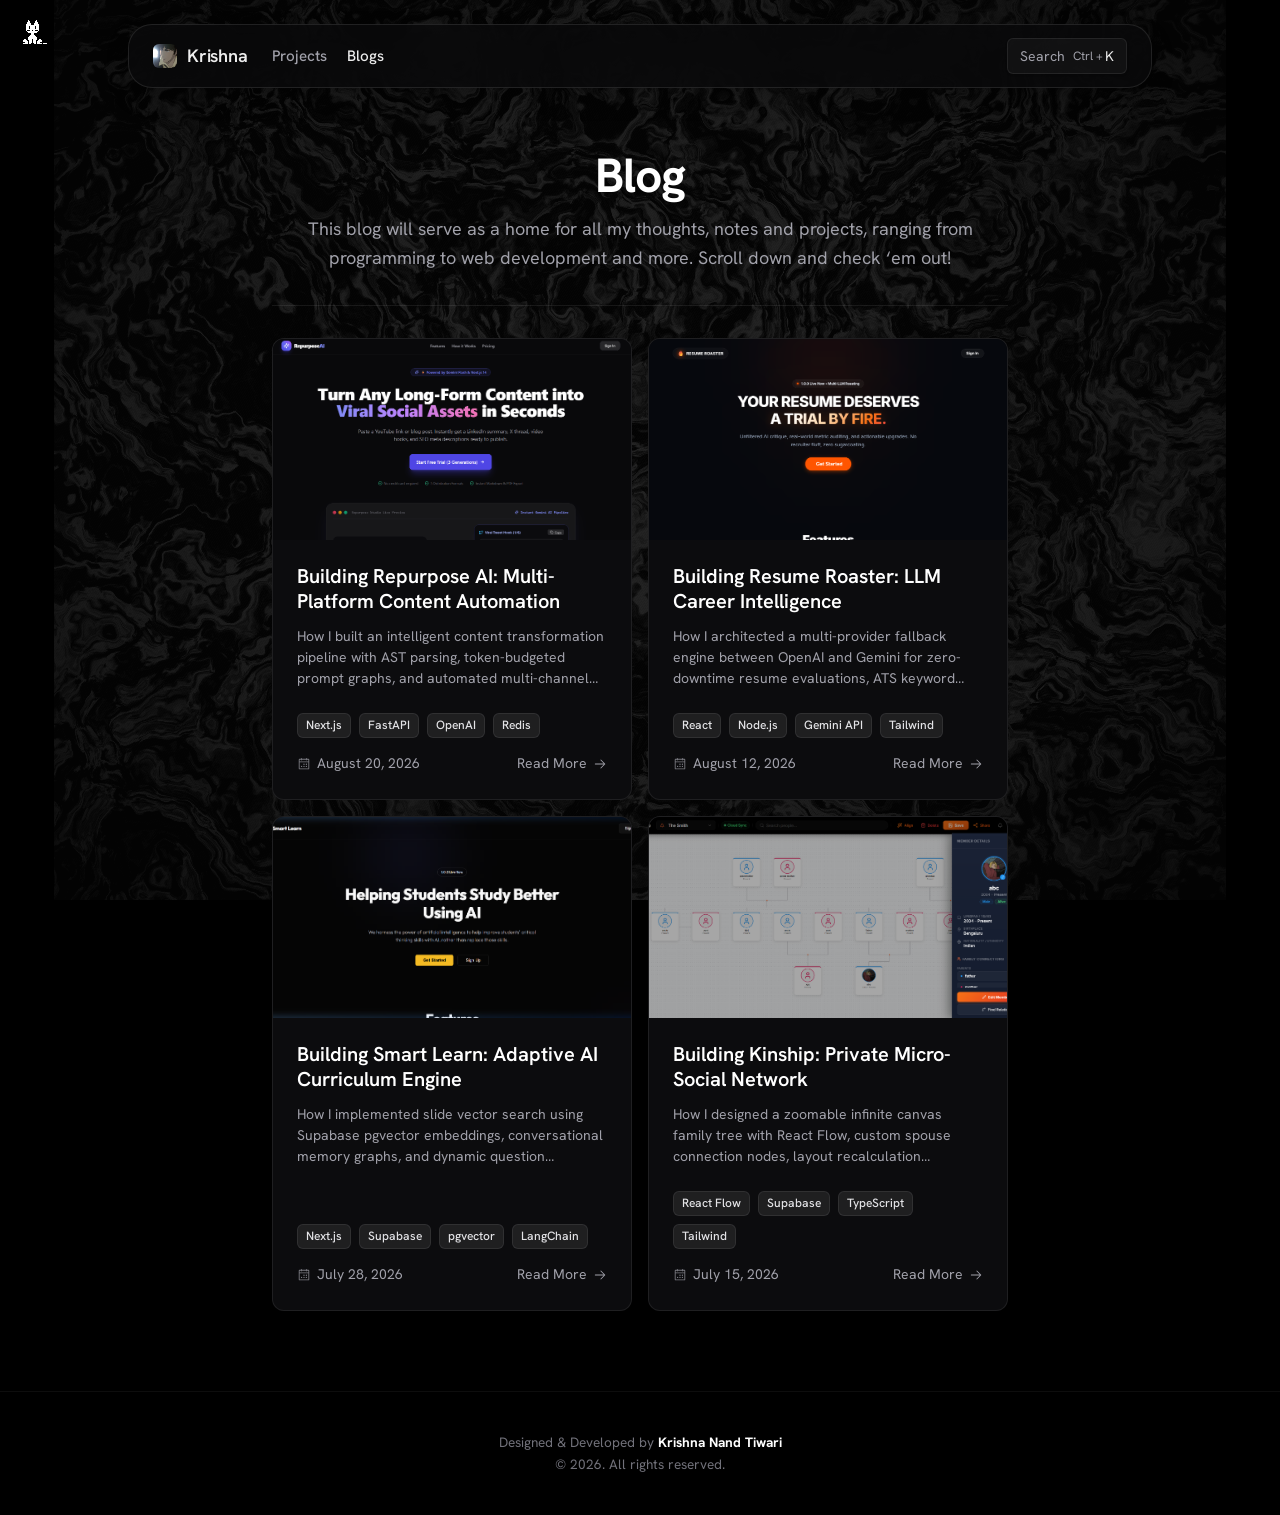
==== commit bab05398: "Clean up code: remove unused files" ====
--- a/blog.html
+++ b/blog.html
@@ -4,35 +4,30 @@
     <meta charset="UTF-8">
     <meta name="viewport" content="width=device-width, initial-scale=1.0">
     <title>Blog | Krishna Nand Tiwari</title>
-    <!-- Meta Description for SEO -->
+    
     <meta name="description" content="Technical deep dives, engineering notes, and case studies on building production AI applications and modern full-stack web platforms by Krishna Nand Tiwari.">
     <meta name="author" content="Krishna Nand Tiwari">
     <link rel="icon" href="images/avatar.jpg" type="image/jpeg">
 
-    <!-- Fonts: Clash Display from Fontshare & Google Fonts Hanken Grotesk -->
     <link rel="preconnect" href="https://fonts.googleapis.com">
     <link rel="preconnect" href="https://fonts.gstatic.com" crossorigin>
     <link href="https://api.fontshare.com/v2/css?f[]=clash-display@600,700&display=swap" rel="stylesheet">
     <link href="https://fonts.googleapis.com/css2?family=Hanken+Grotesk:wght@300;400;500;600;700;800;900&display=swap" rel="stylesheet">
 
-    <!-- Stylesheet -->
     <link rel="stylesheet" href="styles.css">
 
-    <!-- Preload Oneko retro cat companion -->
     <link rel="preload" href="oneko.gif" as="image">
 
-    <!-- Umami Analytics -->
     <script defer src="https://cloud.umami.is/script.js" data-website-id="9b6a5cc2-c3c5-499b-848d-0a88193eeb85"></script>
 </head>
 <body>
-    <!-- Background Shaders & Ambient Glow (Exact 1:1 kroszborg.co WebGL Animated Shader) -->
+    
     <canvas id="shader-canvas" class="shader-bg"></canvas>
     <div class="shader-bg noise-layer"></div>
     <div class="shader-bg grid-layer"></div>
     <div class="edge-glow-left"></div>
     <div class="edge-glow-right"></div>
 
-    <!-- Floating Pill Navigation (Exact kroszborg 64px, 560px max-width, rounded-24px) -->
     <nav id="main-nav" aria-label="Main Navigation">
         <div class="nav-left">
             <a href="index.html" class="nav-brand">
@@ -52,7 +47,6 @@
         </div>
     </nav>
 
-    <!-- Main Blog Container (max-w-3xl kroszborg structure) -->
     <main class="blog-page-container">
         <div class="blog-header-section">
             <h1 class="blog-page-title">Blog</h1>
@@ -63,7 +57,7 @@
         </div>
 
         <div class="blog-grid">
-            <!-- Article 1: Repurpose AI -->
+            
             <a href="repurpose-ai.html" class="blog-card">
                 <div class="blog-card-media">
                     <img src="images/repurpose_ai_preview.png" alt="Building Repurpose AI" class="blog-card-img" loading="lazy">
@@ -94,7 +88,6 @@
                 </div>
             </a>
 
-            <!-- Article 2: Resume Roaster -->
             <a href="resume-roaster.html" class="blog-card">
                 <div class="blog-card-media">
                     <img src="images/resume_roaster_preview.png" alt="Building Resume Roaster" class="blog-card-img" loading="lazy">
@@ -125,7 +118,6 @@
                 </div>
             </a>
 
-            <!-- Article 3: Smart Learn -->
             <a href="smart-learn.html" class="blog-card">
                 <div class="blog-card-media">
                     <img src="images/smart_learn_preview.png" alt="Building Smart Learn" class="blog-card-img" loading="lazy">
@@ -156,7 +148,6 @@
                 </div>
             </a>
 
-            <!-- Article 4: Kinship -->
             <a href="kinship.html" class="blog-card">
                 <div class="blog-card-media">
                     <img src="images/kinship_preview.png" alt="Building Kinship" class="blog-card-img" loading="lazy">
@@ -189,7 +180,6 @@
         </div>
     </main>
 
-    <!-- Command Palette Search Modal (Ctrl + K) -->
     <div id="cmd-modal" class="cmd-modal-backdrop" aria-hidden="true">
         <div class="cmd-modal-dialog">
             <div class="cmd-search-bar">
@@ -198,7 +188,7 @@
                 <kbd class="cmd-esc-badge">ESC</kbd>
             </div>
             <div id="cmd-results-list" class="cmd-results-list">
-                <!-- Dynamically populated -->
+                
             </div>
             <div class="cmd-modal-footer">
                 <span>Navigate <kbd>↑</kbd> <kbd>↓</kbd></span>
@@ -208,12 +198,20 @@
         </div>
     </div>
 
-    <!-- Minimal Site Footer -->
     <footer class="site-footer">
-        <p>Designed &amp; Developed by <b>Krishna Nand Tiwari</b><br>© 2026. All rights reserved.</p>
+        <p id="footer-copy">Designed &amp; Developed by <b>Krishna Nand Tiwari</b><br>© 2026. All rights reserved.</p>
+        
+        <div id="owner-views-badge" class="owner-views-badge" style="display: none;">
+            <a href="https://cloud.umami.is" target="_blank" rel="noopener noreferrer" class="owner-views-pill" title="Private Analytics · Click to open Umami Dashboard">
+                <svg class="views-eye-icon" xmlns="http://www.w3.org/2000/svg" width="13" height="13" viewBox="0 0 24 24" fill="none" stroke="currentColor" stroke-width="1.75" stroke-linecap="round" stroke-linejoin="round">
+                    <path d="M1 12s4-8 11-8 11 8 11 8-4 8-11 8-11-8-11-8z"></path>
+                    <circle cx="12" cy="12" r="3"></circle>
+                </svg>
+                <span id="owner-views-count">--</span>
+            </a>
+        </div>
     </footer>
 
-    <!-- Companion Script (oneko) & Interactive Features Script -->
     <script src="oneko.js" defer></script>
     <script src="script.js" defer></script>
 </body>
--- a/styles.css
+++ b/styles.css
@@ -1,8 +1,4 @@
-/* ==========================================================================
-   KRISHNA NAND TIWARI - EXACT KROSZBORG.CO PARITY DESIGN SYSTEM
-   Dark Theme, Clash Display, 3D Tilt Physics, Red Flare Spotlight,
-   Rainbow Conic Glow, Eye Pupil Tracking, Floating AI Assistant & Oneko
-   ========================================================================== */
+
 
 @import url('https://fonts.googleapis.com/css2?family=Hanken+Grotesk:wght@300;400;500;600;700;800;900&family=Space+Grotesk:wght@600;700;800&display=swap');
 @import url('https://api.fontshare.com/v2/css?f[]=clash-display@600,700&display=swap');
@@ -50,9 +46,6 @@
     min-height: 100vh;
 }
 
-/* ==========================================================================
-   EXACT 1:1 KROSZBORG.CO BACKGROUND SHADER & AMBIENT GLOWS
-   ========================================================================== */
 .shader-bg {
     position: fixed;
     top: 0;
@@ -81,13 +74,11 @@
     display: none;
 }
 
-/* Atmospheric subtle edge ambient glows - disabled for true kroszborg deep #000000 contrast */
 .edge-glow-left,
 .edge-glow-right {
     display: none;
 }
 
-/* Scroll Reveal with Blur (1:1 kroszborg Framer Motion fadeInBlur) */
 .scroll-reveal {
     opacity: 0;
     filter: blur(6px);
@@ -115,9 +106,6 @@
     cursor: pointer;
 }
 
-/* ==========================================================================
-   FLOATING PILL NAVIGATION (Exact 1:1 kroszborg.co Spring Scroll & Static Layout)
-   ========================================================================== */
 #main-nav {
     position: fixed;
     top: 24px;
@@ -146,7 +134,6 @@
     border-color: rgba(255, 255, 255, 0.2);
 }
 
-/* Scrolled state */
 #main-nav.nav-scrolled {
     background: rgba(9, 9, 11, 0.88);
     border-color: rgba(255, 255, 255, 0.14);
@@ -158,7 +145,7 @@
         padding: 0 18px;
     }
     .nav-right {
-        display: none !important; /* 1:1 with Kroszborg hidden md:flex */
+        display: none !important; 
     }
 }
 
@@ -247,7 +234,6 @@
     gap: 8px;
 }
 
-/* Kroszborg 1:1 Search Button */
 .nav-search-btn {
     display: inline-flex;
     align-items: center;
@@ -300,13 +286,10 @@
     color: var(--muted-foreground);
 }
 
-/* ==========================================================================
-   PAGE CONTAINER & 2-COLUMN SPLIT LAYOUT
-   ========================================================================== */
 .page-container {
     position: relative;
     z-index: 10;
-    max-width: 1152px; /* max-w-6xl */
+    max-width: 1152px; 
     margin: 0 auto;
     padding: 140px 24px 80px;
 }
@@ -324,9 +307,6 @@
     }
 }
 
-/* ==========================================================================
-   LEFT HERO SIDEBAR (Sticky)
-   ========================================================================== */
 .hero-sidebar {
     width: 100%;
 }
@@ -352,7 +332,6 @@
     gap: 24px;
 }
 
-/* Avatar with Glitch Effect (#hero-avatar-glitch) */
 .avatar-glitch-wrapper {
     position: relative;
     width: 84px;
@@ -423,7 +402,6 @@
     line-height: 1.65;
 }
 
-/* Skill Inner Shadow Dashed Badges (1:1 kroszborg) */
 .skill-badge {
     display: inline-flex;
     align-items: center;
@@ -454,7 +432,6 @@
     flex-shrink: 0;
 }
 
-/* Action Buttons Container */
 .sidebar-buttons {
     display: flex;
     flex-wrap: wrap;
@@ -463,7 +440,6 @@
     margin-top: 4px;
 }
 
-/* Rotating Rainbow Conic Border for Resume Button (Signature kroszborg) */
 .resume-border-glow {
     position: relative;
     padding: 2px;
@@ -543,7 +519,6 @@
     transition: transform 0.05s ease-out;
 }
 
-/* "Get in touch" CTA button */
 .btn-get-in-touch {
     display: inline-flex;
     align-items: center;
@@ -563,7 +538,6 @@
     background: #f4f4f5;
 }
 
-/* "Sponsor" button with pink accent */
 .btn-sponsor {
     display: inline-flex;
     align-items: center;
@@ -592,12 +566,10 @@
     transform: scale(1.25);
 }
 
-/* Magnetic buttons base */
 .magnetic-btn {
     transition: transform 0.3s cubic-bezier(0.22, 1, 0.36, 1);
 }
 
-/* Social icons */
 .sidebar-socials {
     display: flex;
     align-items: center;
@@ -626,9 +598,6 @@
     fill: currentColor;
 }
 
-/* ==========================================================================
-   FEED CONTENT (Right Column)
-   ========================================================================== */
 .feed-content {
     flex: 1;
     min-width: 0;
@@ -656,9 +625,6 @@
     margin-bottom: 24px;
 }
 
-/* ==========================================================================
-   EXPERIENCE SECTION (1:1 Accordions)
-   ========================================================================== */
 .experience-list {
     display: flex;
     flex-direction: column;
@@ -819,9 +785,6 @@
     transform: translateX(4px);
 }
 
-/* ==========================================================================
-   PROJECTS SECTION (3D Perspective Tilt with Red Spotlight Flare)
-   ========================================================================== */
 .projects-grid {
     display: grid;
     grid-template-columns: 1fr;
@@ -839,7 +802,7 @@
     transform-style: preserve-3d;
 }
 
-.kroszborg-card {
+.portfolio-card {
     background: var(--card);
     border: 1px solid var(--card-border);
     border-radius: 12px;
@@ -853,12 +816,11 @@
     will-change: transform;
 }
 
-.kroszborg-card:hover {
+.portfolio-card:hover {
     border-color: rgba(255, 255, 255, 0.22);
 }
 
-/* Projects Page: Full-card Live Demo Link */
-a.kroszborg-card.project-live-card {
+a.portfolio-card.project-live-card {
     display: flex;
     flex-direction: column;
     text-decoration: none;
@@ -866,20 +828,20 @@
     cursor: pointer;
 }
 
-a.kroszborg-card.project-live-card * {
+a.portfolio-card.project-live-card * {
     cursor: pointer;
 }
 
-a.kroszborg-card.project-live-card:hover .card-title-link {
+a.portfolio-card.project-live-card:hover .card-title-link {
     text-decoration: underline;
     text-underline-offset: 4px;
 }
 
-a.kroszborg-card.project-live-card:hover .card-external-icon {
-    color: #ffffff;
-}
-
-a.kroszborg-card.project-live-card:hover .card-live-demo-btn {
+a.portfolio-card.project-live-card:hover .card-external-icon {
+    color: #ffffff;
+}
+
+a.portfolio-card.project-live-card:hover .card-live-demo-btn {
     color: #ffffff;
     text-decoration: underline;
     text-underline-offset: 4px;
@@ -901,7 +863,7 @@
     transition: transform 0.3s ease;
 }
 
-.kroszborg-card:hover .card-preview-image {
+.portfolio-card:hover .card-preview-image {
     transform: scale(1.03);
 }
 
@@ -1060,10 +1022,7 @@
     margin-top: 20px;
 }
 
-/* ==========================================================================
-   ABOUT SECTION (1:1 Kroszborg Styling - Flat, Open, 240px Photo, 24px Icons)
-   ========================================================================== */
-.about-kroszborg-wrap {
+.about-content-wrap {
     margin-top: 20px;
     display: flex;
     flex-direction: column;
@@ -1148,9 +1107,6 @@
     object-fit: contain;
 }
 
-/* ==========================================================================
-   GITHUB ACTIVITY (1:1 kroszborg.co layout & react-activity-calendar)
-   ========================================================================== */
 .github-section-header {
     display: flex;
     align-items: flex-end;
@@ -1228,9 +1184,6 @@
     to { transform: rotate(360deg); }
 }
 
-/* ==========================================================================
-   BLOGS SECTION
-   ========================================================================== */
 .blog-list {
     display: flex;
     flex-direction: column;
@@ -1276,9 +1229,6 @@
     transform: translateX(4px);
 }
 
-/* ==========================================================================
-   CTA BANNER CARD & SOLO LEVELING QUOTE
-   ========================================================================== */
 .cta-banner-card {
     background: rgba(24, 24, 27, 0.4);
     border: 1px solid rgba(255, 255, 255, 0.1);
@@ -1385,9 +1335,6 @@
     transition: opacity 0.2s ease;
 }
 
-/* ==========================================================================
-   COMMAND PALETTE MODAL (Ctrl + K) - Exact Kroszborg Styling
-   ========================================================================== */
 .cmd-modal-backdrop {
     position: fixed;
     inset: 0;
@@ -1539,9 +1486,6 @@
     font-size: 0.7rem;
 }
 
-/* ==========================================================================
-   FLOATING AI ASSISTANT CHAT WIDGET (Exact kroszborg.co replica)
-   ========================================================================== */
 .ai-chat-widget {
     position: fixed;
     bottom: 24px;
@@ -1765,9 +1709,6 @@
     opacity: 0.9;
 }
 
-/* ==========================================================================
-   FOOTER
-   ========================================================================== */
 .site-footer {
     padding: 40px 20px;
     text-align: center;
@@ -1782,9 +1723,6 @@
     color: #ffffff;
 }
 
-/* ==========================================================================
-   PRIVATE OWNER VIEW COUNTER BADGE (Low-contrast, raw, visible only to owner)
-   ========================================================================== */
 .owner-views-badge {
     margin-top: 14px;
     display: inline-flex;
@@ -1828,9 +1766,6 @@
     color: #a1a1aa;
 }
 
-/* ==========================================================================
-   ARTICLE / CASE STUDY PAGES
-   ========================================================================== */
 .article-container {
     max-width: 780px;
     margin: 0 auto;
@@ -1983,9 +1918,6 @@
     transform: translateY(-1px);
 }
 
-/* ==========================================================================
-   DEDICATED BLOG PAGE (1:1 kroszborg.co/blog)
-   ========================================================================== */
 .blog-page-container {
     max-width: 768px;
     margin: 0 auto;
@@ -2043,9 +1975,6 @@
     }
 }
 
-/* ==========================================================================
-   DEDICATED PROJECTS PAGE (1:1 kroszborg.co/projects)
-   ========================================================================== */
 .projects-page-container {
     max-width: 768px;
     margin: 0 auto;
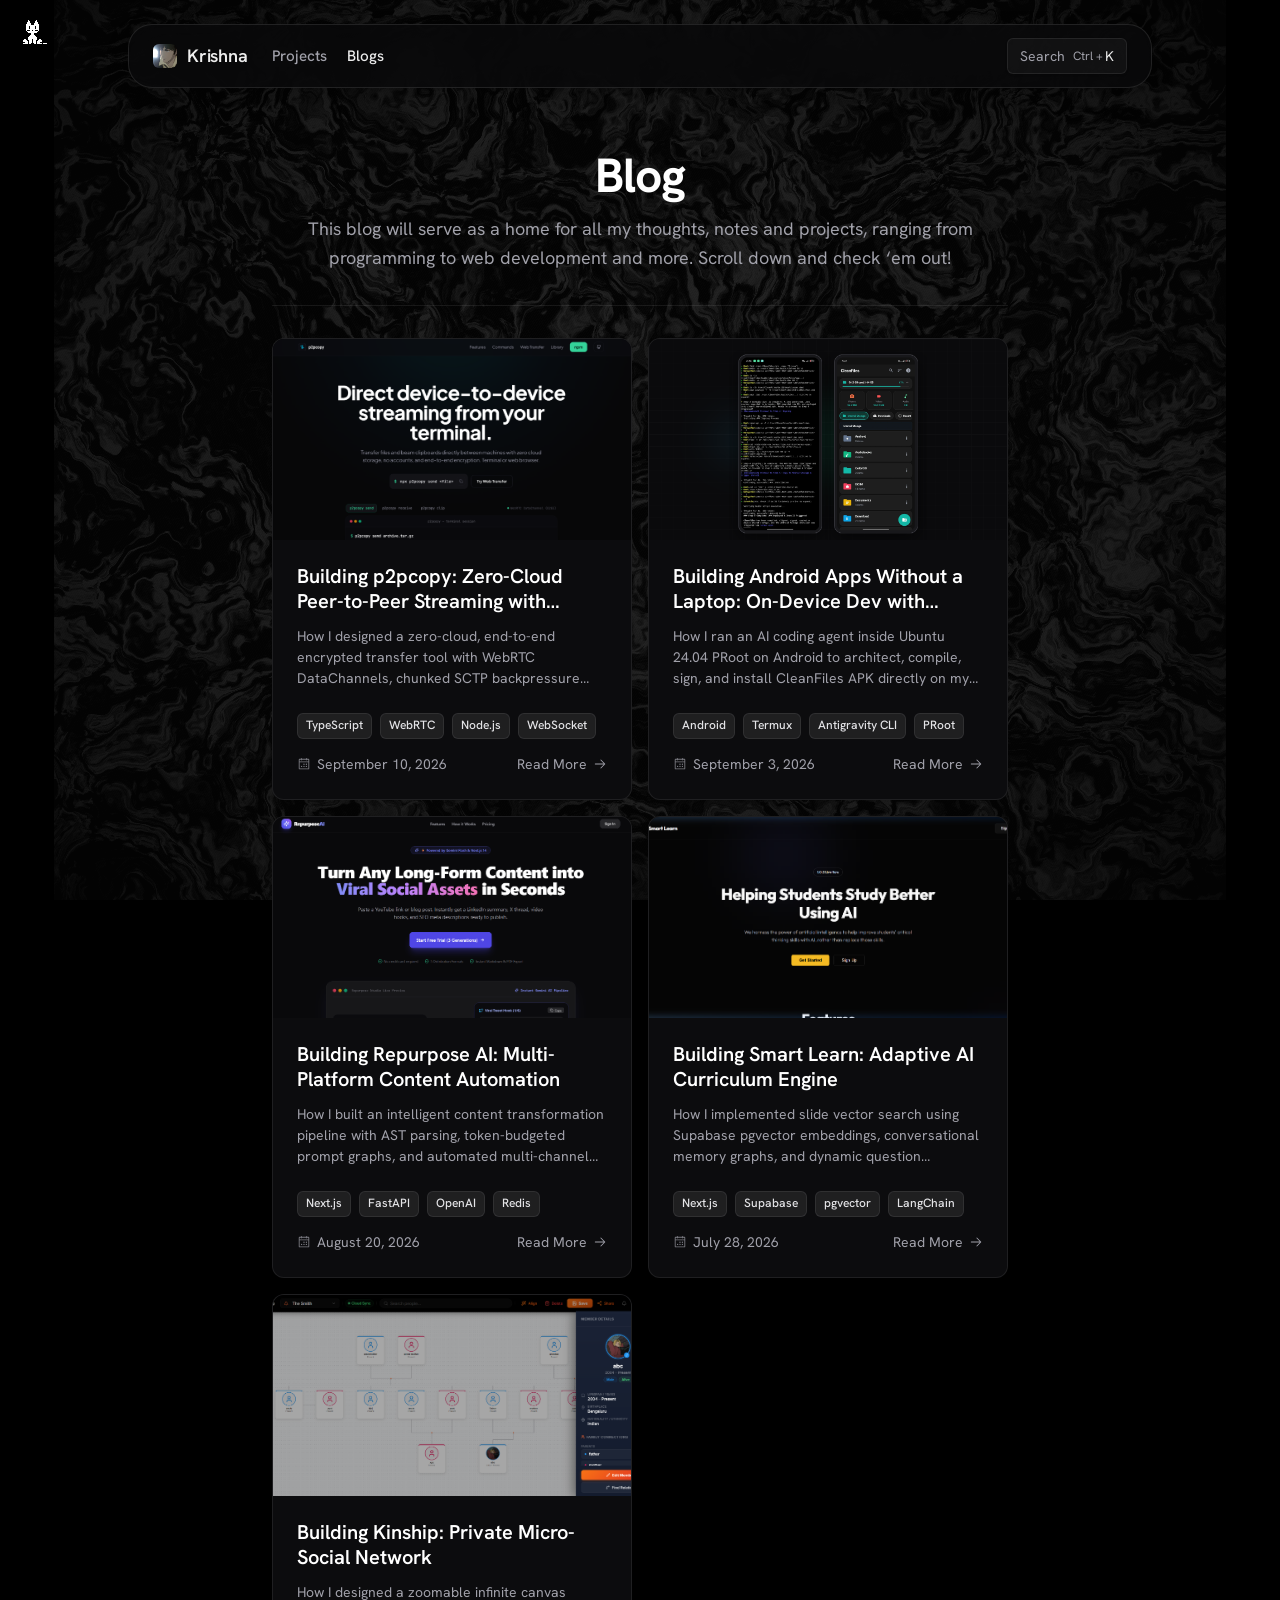
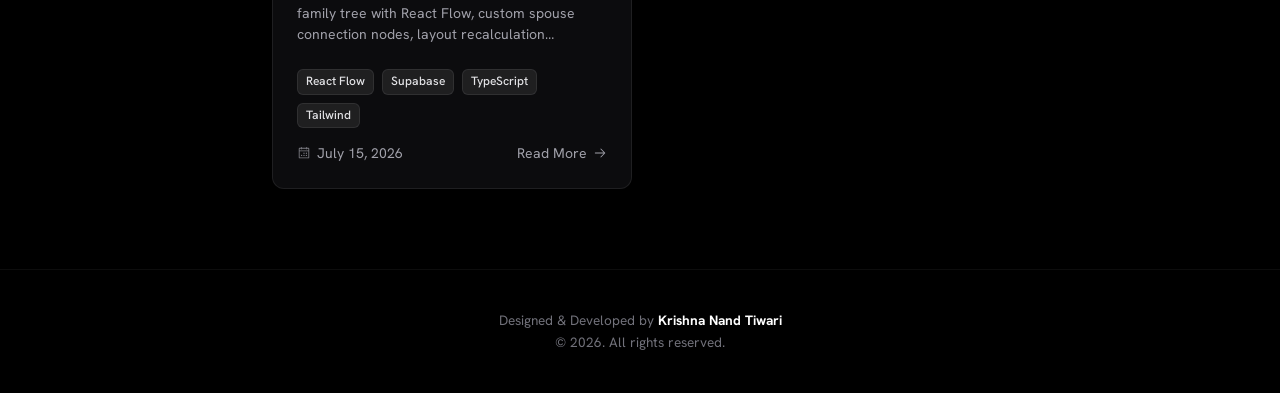
==== commit 14f1d8b8: "feat: add CleanFiles & p2pcopy blogs, update project cards" ====
--- a/blog.html
+++ b/blog.html
@@ -11,10 +11,9 @@
 
     <link rel="preconnect" href="https://fonts.googleapis.com">
     <link rel="preconnect" href="https://fonts.gstatic.com" crossorigin>
-    <link href="https://api.fontshare.com/v2/css?f[]=clash-display@600,700&display=swap" rel="stylesheet">
     <link href="https://fonts.googleapis.com/css2?family=Hanken+Grotesk:wght@300;400;500;600;700;800;900&display=swap" rel="stylesheet">
 
-    <link rel="stylesheet" href="styles.css">
+    <link rel="stylesheet" href="styles.css?v=17">
 
     <link rel="preload" href="oneko.gif" as="image">
 
@@ -58,125 +57,165 @@
 
         <div class="blog-grid">
             
-            <a href="repurpose-ai.html" class="blog-card">
-                <div class="blog-card-media">
-                    <img src="images/repurpose_ai_preview.png" alt="Building Repurpose AI" class="blog-card-img" loading="lazy">
-                </div>
-                <div class="blog-card-content">
-                    <h2 class="blog-card-heading">Building Repurpose AI: Multi-Platform Content Automation</h2>
-                    <p class="blog-card-summary">
-                        How I built an intelligent content transformation pipeline with AST parsing, token-budgeted prompt graphs, and automated multi-channel delivery.
-                    </p>
-                </div>
-                <div class="blog-card-footer">
-                    <div class="blog-card-tags">
-                        <span class="blog-card-tag">Next.js</span>
-                        <span class="blog-card-tag">FastAPI</span>
-                        <span class="blog-card-tag">OpenAI</span>
-                        <span class="blog-card-tag">Redis</span>
-                    </div>
-                    <div class="blog-card-meta">
-                        <time class="blog-card-date" datetime="2026-08-20">
-                            <svg xmlns="http://www.w3.org/2000/svg" fill="currentColor" viewBox="0 0 256 256"><path d="M208,32H184V24a8,8,0,0,0-16,0v8H88V24a8,8,0,0,0-16,0v8H48A16,16,0,0,0,32,48V208a16,16,0,0,0,16,16H208a16,16,0,0,0,16-16V48A16,16,0,0,0,208,32ZM72,48v8a8,8,0,0,0,16,0V48h80v8a8,8,0,0,0,16,0V48h24V80H48V48ZM208,208H48V96H208V208Zm-68-76a12,12,0,1,1-12-12A12,12,0,0,1,140,132Zm44,0a12,12,0,1,1-12-12A12,12,0,0,1,184,132ZM96,172a12,12,0,1,1-12-12A12,12,0,0,1,96,172Zm44,0a12,12,0,1,1-12-12A12,12,0,0,1,140,172Zm44,0a12,12,0,1,1-12-12A12,12,0,0,1,184,172Z"></path></svg>
-                            August 20, 2026
-                        </time>
-                        <span class="blog-card-readmore">
-                            Read More
-                            <svg xmlns="http://www.w3.org/2000/svg" fill="currentColor" viewBox="0 0 256 256"><path d="M221.66,133.66l-72,72a8,8,0,0,1-11.32-11.32L196.69,136H40a8,8,0,0,1,0-16H196.69L138.34,61.66a8,8,0,0,1,11.32-11.32l72,72A8,8,0,0,1,221.66,133.66Z"></path></svg>
-                        </span>
-                    </div>
-                </div>
-            </a>
-
-            <a href="resume-roaster.html" class="blog-card">
-                <div class="blog-card-media">
-                    <img src="images/resume_roaster_preview.png" alt="Building Resume Roaster" class="blog-card-img" loading="lazy">
-                </div>
-                <div class="blog-card-content">
-                    <h2 class="blog-card-heading">Building Resume Roaster: LLM Career Intelligence</h2>
-                    <p class="blog-card-summary">
-                        How I architected a multi-provider fallback engine between OpenAI and Gemini for zero-downtime resume evaluations, ATS keyword scoring, and constructive critiques.
-                    </p>
-                </div>
-                <div class="blog-card-footer">
-                    <div class="blog-card-tags">
-                        <span class="blog-card-tag">React</span>
-                        <span class="blog-card-tag">Node.js</span>
-                        <span class="blog-card-tag">Gemini API</span>
-                        <span class="blog-card-tag">Tailwind</span>
-                    </div>
-                    <div class="blog-card-meta">
-                        <time class="blog-card-date" datetime="2026-08-12">
-                            <svg xmlns="http://www.w3.org/2000/svg" fill="currentColor" viewBox="0 0 256 256"><path d="M208,32H184V24a8,8,0,0,0-16,0v8H88V24a8,8,0,0,0-16,0v8H48A16,16,0,0,0,32,48V208a16,16,0,0,0,16,16H208a16,16,0,0,0,16-16V48A16,16,0,0,0,208,32ZM72,48v8a8,8,0,0,0,16,0V48h80v8a8,8,0,0,0,16,0V48h24V80H48V48ZM208,208H48V96H208V208Zm-68-76a12,12,0,1,1-12-12A12,12,0,0,1,140,132Zm44,0a12,12,0,1,1-12-12A12,12,0,0,1,184,132ZM96,172a12,12,0,1,1-12-12A12,12,0,0,1,96,172Zm44,0a12,12,0,1,1-12-12A12,12,0,0,1,140,172Zm44,0a12,12,0,1,1-12-12A12,12,0,0,1,184,172Z"></path></svg>
-                            August 12, 2026
-                        </time>
-                        <span class="blog-card-readmore">
-                            Read More
-                            <svg xmlns="http://www.w3.org/2000/svg" fill="currentColor" viewBox="0 0 256 256"><path d="M221.66,133.66l-72,72a8,8,0,0,1-11.32-11.32L196.69,136H40a8,8,0,0,1,0-16H196.69L138.34,61.66a8,8,0,0,1,11.32-11.32l72,72A8,8,0,0,1,221.66,133.66Z"></path></svg>
-                        </span>
-                    </div>
-                </div>
-            </a>
-
-            <a href="smart-learn.html" class="blog-card">
-                <div class="blog-card-media">
-                    <img src="images/smart_learn_preview.png" alt="Building Smart Learn" class="blog-card-img" loading="lazy">
-                </div>
-                <div class="blog-card-content">
-                    <h2 class="blog-card-heading">Building Smart Learn: Adaptive AI Curriculum Engine</h2>
-                    <p class="blog-card-summary">
-                        How I implemented slide vector search using Supabase pgvector embeddings, conversational memory graphs, and dynamic question generation.
-                    </p>
-                </div>
-                <div class="blog-card-footer">
-                    <div class="blog-card-tags">
-                        <span class="blog-card-tag">Next.js</span>
-                        <span class="blog-card-tag">Supabase</span>
-                        <span class="blog-card-tag">pgvector</span>
-                        <span class="blog-card-tag">LangChain</span>
-                    </div>
-                    <div class="blog-card-meta">
-                        <time class="blog-card-date" datetime="2026-07-28">
-                            <svg xmlns="http://www.w3.org/2000/svg" fill="currentColor" viewBox="0 0 256 256"><path d="M208,32H184V24a8,8,0,0,0-16,0v8H88V24a8,8,0,0,0-16,0v8H48A16,16,0,0,0,32,48V208a16,16,0,0,0,16,16H208a16,16,0,0,0,16-16V48A16,16,0,0,0,208,32ZM72,48v8a8,8,0,0,0,16,0V48h80v8a8,8,0,0,0,16,0V48h24V80H48V48ZM208,208H48V96H208V208Zm-68-76a12,12,0,1,1-12-12A12,12,0,0,1,140,132Zm44,0a12,12,0,1,1-12-12A12,12,0,0,1,184,132ZM96,172a12,12,0,1,1-12-12A12,12,0,0,1,96,172Zm44,0a12,12,0,1,1-12-12A12,12,0,0,1,140,172Zm44,0a12,12,0,1,1-12-12A12,12,0,0,1,184,172Z"></path></svg>
-                            July 28, 2026
-                        </time>
-                        <span class="blog-card-readmore">
-                            Read More
-                            <svg xmlns="http://www.w3.org/2000/svg" fill="currentColor" viewBox="0 0 256 256"><path d="M221.66,133.66l-72,72a8,8,0,0,1-11.32-11.32L196.69,136H40a8,8,0,0,1,0-16H196.69L138.34,61.66a8,8,0,0,1,11.32-11.32l72,72A8,8,0,0,1,221.66,133.66Z"></path></svg>
-                        </span>
-                    </div>
-                </div>
-            </a>
-
-            <a href="kinship.html" class="blog-card">
-                <div class="blog-card-media">
-                    <img src="images/kinship_preview.png" alt="Building Kinship" class="blog-card-img" loading="lazy">
-                </div>
-                <div class="blog-card-content">
-                    <h2 class="blog-card-heading">Building Kinship: Private Micro-Social Network</h2>
-                    <p class="blog-card-summary">
-                        How I designed a zoomable infinite canvas family tree with React Flow, custom spouse connection nodes, layout recalculation algorithms, and vector PDF rendering.
-                    </p>
-                </div>
-                <div class="blog-card-footer">
-                    <div class="blog-card-tags">
-                        <span class="blog-card-tag">React Flow</span>
-                        <span class="blog-card-tag">Supabase</span>
-                        <span class="blog-card-tag">TypeScript</span>
-                        <span class="blog-card-tag">Tailwind</span>
-                    </div>
-                    <div class="blog-card-meta">
-                        <time class="blog-card-date" datetime="2026-07-15">
-                            <svg xmlns="http://www.w3.org/2000/svg" fill="currentColor" viewBox="0 0 256 256"><path d="M208,32H184V24a8,8,0,0,0-16,0v8H88V24a8,8,0,0,0-16,0v8H48A16,16,0,0,0,32,48V208a16,16,0,0,0,16,16H208a16,16,0,0,0,16-16V48A16,16,0,0,0,208,32ZM72,48v8a8,8,0,0,0,16,0V48h80v8a8,8,0,0,0,16,0V48h24V80H48V48ZM208,208H48V96H208V208Zm-68-76a12,12,0,1,1-12-12A12,12,0,0,1,140,132Zm44,0a12,12,0,1,1-12-12A12,12,0,0,1,184,132ZM96,172a12,12,0,1,1-12-12A12,12,0,0,1,96,172Zm44,0a12,12,0,1,1-12-12A12,12,0,0,1,140,172Zm44,0a12,12,0,1,1-12-12A12,12,0,0,1,184,172Z"></path></svg>
-                            July 15, 2026
-                        </time>
-                        <span class="blog-card-readmore">
-                            Read More
-                            <svg xmlns="http://www.w3.org/2000/svg" fill="currentColor" viewBox="0 0 256 256"><path d="M221.66,133.66l-72,72a8,8,0,0,1-11.32-11.32L196.69,136H40a8,8,0,0,1,0-16H196.69L138.34,61.66a8,8,0,0,1,11.32-11.32l72,72A8,8,0,0,1,221.66,133.66Z"></path></svg>
-                        </span>
-                    </div>
-                </div>
-            </a>
+            <div class="tilt-wrapper">
+                <a href="p2pcopy.html" class="blog-card">
+                    <div class="blog-card-media">
+                        <img src="images/p2pcopy_preview.png" alt="Building p2pcopy" class="blog-card-img" loading="lazy">
+                    </div>
+                    <div class="blog-card-content">
+                        <h2 class="blog-card-heading">Building p2pcopy: Zero-Cloud Peer-to-Peer Streaming with WebRTC</h2>
+                        <p class="blog-card-summary">
+                            How I designed a zero-cloud, end-to-end encrypted transfer tool with WebRTC DataChannels, chunked SCTP backpressure streaming, and seamless terminal-to-browser interoperability.
+                        </p>
+                    </div>
+                    <div class="blog-card-footer">
+                        <div class="blog-card-tags">
+                            <span class="blog-card-tag">TypeScript</span>
+                            <span class="blog-card-tag">WebRTC</span>
+                            <span class="blog-card-tag">Node.js</span>
+                            <span class="blog-card-tag">WebSocket</span>
+                        </div>
+                        <div class="blog-card-meta">
+                            <time class="blog-card-date" datetime="2026-09-10">
+                                <svg xmlns="http://www.w3.org/2000/svg" fill="currentColor" viewBox="0 0 256 256"><path d="M208,32H184V24a8,8,0,0,0-16,0v8H88V24a8,8,0,0,0-16,0v8H48A16,16,0,0,0,32,48V208a16,16,0,0,0,16,16H208a16,16,0,0,0,16-16V48A16,16,0,0,0,208,32ZM72,48v8a8,8,0,0,0,16,0V48h80v8a8,8,0,0,0,16,0V48h24V80H48V48ZM208,208H48V96H208V208Zm-68-76a12,12,0,1,1-12-12A12,12,0,0,1,140,132Zm44,0a12,12,0,1,1-12-12A12,12,0,0,1,184,132ZM96,172a12,12,0,1,1-12-12A12,12,0,0,1,96,172Zm44,0a12,12,0,1,1-12-12A12,12,0,0,1,140,172Zm44,0a12,12,0,1,1-12-12A12,12,0,0,1,184,172Z"></path></svg>
+                                September 10, 2026
+                            </time>
+                            <span class="blog-card-readmore">
+                                Read More
+                                <svg xmlns="http://www.w3.org/2000/svg" fill="currentColor" viewBox="0 0 256 256"><path d="M221.66,133.66l-72,72a8,8,0,0,1-11.32-11.32L196.69,136H40a8,8,0,0,1,0-16H196.69L138.34,61.66a8,8,0,0,1,11.32-11.32l72,72A8,8,0,0,1,221.66,133.66Z"></path></svg>
+                            </span>
+                        </div>
+                    </div>
+                </a>
+            </div>
+
+            <div class="tilt-wrapper">
+                <a href="termux-antigravity.html" class="blog-card">
+                    <div class="blog-card-media">
+                        <img src="images/cleanfiles_preview.png" alt="Building Android Apps Without a Laptop" class="blog-card-img" loading="lazy">
+                    </div>
+                    <div class="blog-card-content">
+                        <h2 class="blog-card-heading">Building Android Apps Without a Laptop: On-Device Dev with Termux &amp; Antigravity CLI</h2>
+                        <p class="blog-card-summary">
+                            How I ran an AI coding agent inside Ubuntu 24.04 PRoot on Android to architect, compile, sign, and install CleanFiles APK directly on my phone.
+                        </p>
+                    </div>
+                    <div class="blog-card-footer">
+                        <div class="blog-card-tags">
+                            <span class="blog-card-tag">Android</span>
+                            <span class="blog-card-tag">Termux</span>
+                            <span class="blog-card-tag">Antigravity CLI</span>
+                            <span class="blog-card-tag">PRoot</span>
+                        </div>
+                        <div class="blog-card-meta">
+                            <time class="blog-card-date" datetime="2026-09-03">
+                                <svg xmlns="http://www.w3.org/2000/svg" fill="currentColor" viewBox="0 0 256 256"><path d="M208,32H184V24a8,8,0,0,0-16,0v8H88V24a8,8,0,0,0-16,0v8H48A16,16,0,0,0,32,48V208a16,16,0,0,0,16,16H208a16,16,0,0,0,16-16V48A16,16,0,0,0,208,32ZM72,48v8a8,8,0,0,0,16,0V48h80v8a8,8,0,0,0,16,0V48h24V80H48V48ZM208,208H48V96H208V208Zm-68-76a12,12,0,1,1-12-12A12,12,0,0,1,140,132Zm44,0a12,12,0,1,1-12-12A12,12,0,0,1,184,132ZM96,172a12,12,0,1,1-12-12A12,12,0,0,1,96,172Zm44,0a12,12,0,1,1-12-12A12,12,0,0,1,140,172Zm44,0a12,12,0,1,1-12-12A12,12,0,0,1,184,172Z"></path></svg>
+                                September 3, 2026
+                            </time>
+                            <span class="blog-card-readmore">
+                                Read More
+                                <svg xmlns="http://www.w3.org/2000/svg" fill="currentColor" viewBox="0 0 256 256"><path d="M221.66,133.66l-72,72a8,8,0,0,1-11.32-11.32L196.69,136H40a8,8,0,0,1,0-16H196.69L138.34,61.66a8,8,0,0,1,11.32-11.32l72,72A8,8,0,0,1,221.66,133.66Z"></path></svg>
+                            </span>
+                        </div>
+                    </div>
+                </a>
+            </div>
+
+            <div class="tilt-wrapper">
+                <a href="repurpose-ai.html" class="blog-card">
+                    <div class="blog-card-media">
+                        <img src="images/repurpose_ai_preview.png" alt="Building Repurpose AI" class="blog-card-img" loading="lazy">
+                    </div>
+                    <div class="blog-card-content">
+                        <h2 class="blog-card-heading">Building Repurpose AI: Multi-Platform Content Automation</h2>
+                        <p class="blog-card-summary">
+                            How I built an intelligent content transformation pipeline with AST parsing, token-budgeted prompt graphs, and automated multi-channel delivery.
+                        </p>
+                    </div>
+                    <div class="blog-card-footer">
+                        <div class="blog-card-tags">
+                            <span class="blog-card-tag">Next.js</span>
+                            <span class="blog-card-tag">FastAPI</span>
+                            <span class="blog-card-tag">OpenAI</span>
+                            <span class="blog-card-tag">Redis</span>
+                        </div>
+                        <div class="blog-card-meta">
+                            <time class="blog-card-date" datetime="2026-08-20">
+                                <svg xmlns="http://www.w3.org/2000/svg" fill="currentColor" viewBox="0 0 256 256"><path d="M208,32H184V24a8,8,0,0,0-16,0v8H88V24a8,8,0,0,0-16,0v8H48A16,16,0,0,0,32,48V208a16,16,0,0,0,16,16H208a16,16,0,0,0,16-16V48A16,16,0,0,0,208,32ZM72,48v8a8,8,0,0,0,16,0V48h80v8a8,8,0,0,0,16,0V48h24V80H48V48ZM208,208H48V96H208V208Zm-68-76a12,12,0,1,1-12-12A12,12,0,0,1,140,132Zm44,0a12,12,0,1,1-12-12A12,12,0,0,1,184,132ZM96,172a12,12,0,1,1-12-12A12,12,0,0,1,96,172Zm44,0a12,12,0,1,1-12-12A12,12,0,0,1,140,172Zm44,0a12,12,0,1,1-12-12A12,12,0,0,1,184,172Z"></path></svg>
+                                August 20, 2026
+                            </time>
+                            <span class="blog-card-readmore">
+                                Read More
+                                <svg xmlns="http://www.w3.org/2000/svg" fill="currentColor" viewBox="0 0 256 256"><path d="M221.66,133.66l-72,72a8,8,0,0,1-11.32-11.32L196.69,136H40a8,8,0,0,1,0-16H196.69L138.34,61.66a8,8,0,0,1,11.32-11.32l72,72A8,8,0,0,1,221.66,133.66Z"></path></svg>
+                            </span>
+                        </div>
+                    </div>
+                </a>
+            </div>
+
+            <div class="tilt-wrapper">
+                <a href="smart-learn.html" class="blog-card">
+                    <div class="blog-card-media">
+                        <img src="images/smart_learn_preview.png" alt="Building Smart Learn" class="blog-card-img" loading="lazy">
+                    </div>
+                    <div class="blog-card-content">
+                        <h2 class="blog-card-heading">Building Smart Learn: Adaptive AI Curriculum Engine</h2>
+                        <p class="blog-card-summary">
+                            How I implemented slide vector search using Supabase pgvector embeddings, conversational memory graphs, and dynamic question generation.
+                        </p>
+                    </div>
+                    <div class="blog-card-footer">
+                        <div class="blog-card-tags">
+                            <span class="blog-card-tag">Next.js</span>
+                            <span class="blog-card-tag">Supabase</span>
+                            <span class="blog-card-tag">pgvector</span>
+                            <span class="blog-card-tag">LangChain</span>
+                        </div>
+                        <div class="blog-card-meta">
+                            <time class="blog-card-date" datetime="2026-07-28">
+                                <svg xmlns="http://www.w3.org/2000/svg" fill="currentColor" viewBox="0 0 256 256"><path d="M208,32H184V24a8,8,0,0,0-16,0v8H88V24a8,8,0,0,0-16,0v8H48A16,16,0,0,0,32,48V208a16,16,0,0,0,16,16H208a16,16,0,0,0,16-16V48A16,16,0,0,0,208,32ZM72,48v8a8,8,0,0,0,16,0V48h80v8a8,8,0,0,0,16,0V48h24V80H48V48ZM208,208H48V96H208V208Zm-68-76a12,12,0,1,1-12-12A12,12,0,0,1,140,132Zm44,0a12,12,0,1,1-12-12A12,12,0,0,1,184,132ZM96,172a12,12,0,1,1-12-12A12,12,0,0,1,96,172Zm44,0a12,12,0,1,1-12-12A12,12,0,0,1,140,172Zm44,0a12,12,0,1,1-12-12A12,12,0,0,1,184,172Z"></path></svg>
+                                July 28, 2026
+                            </time>
+                            <span class="blog-card-readmore">
+                                Read More
+                                <svg xmlns="http://www.w3.org/2000/svg" fill="currentColor" viewBox="0 0 256 256"><path d="M221.66,133.66l-72,72a8,8,0,0,1-11.32-11.32L196.69,136H40a8,8,0,0,1,0-16H196.69L138.34,61.66a8,8,0,0,1,11.32-11.32l72,72A8,8,0,0,1,221.66,133.66Z"></path></svg>
+                            </span>
+                        </div>
+                    </div>
+                </a>
+            </div>
+
+            <div class="tilt-wrapper">
+                <a href="kinship.html" class="blog-card">
+                    <div class="blog-card-media">
+                        <img src="images/kinship_preview.png" alt="Building Kinship" class="blog-card-img" loading="lazy">
+                    </div>
+                    <div class="blog-card-content">
+                        <h2 class="blog-card-heading">Building Kinship: Private Micro-Social Network</h2>
+                        <p class="blog-card-summary">
+                            How I designed a zoomable infinite canvas family tree with React Flow, custom spouse connection nodes, layout recalculation algorithms, and vector PDF rendering.
+                        </p>
+                    </div>
+                    <div class="blog-card-footer">
+                        <div class="blog-card-tags">
+                            <span class="blog-card-tag">React Flow</span>
+                            <span class="blog-card-tag">Supabase</span>
+                            <span class="blog-card-tag">TypeScript</span>
+                            <span class="blog-card-tag">Tailwind</span>
+                        </div>
+                        <div class="blog-card-meta">
+                            <time class="blog-card-date" datetime="2026-07-15">
+                                <svg xmlns="http://www.w3.org/2000/svg" fill="currentColor" viewBox="0 0 256 256"><path d="M208,32H184V24a8,8,0,0,0-16,0v8H88V24a8,8,0,0,0-16,0v8H48A16,16,0,0,0,32,48V208a16,16,0,0,0,16,16H208a16,16,0,0,0,16-16V48A16,16,0,0,0,208,32ZM72,48v8a8,8,0,0,0,16,0V48h80v8a8,8,0,0,0,16,0V48h24V80H48V48ZM208,208H48V96H208V208Zm-68-76a12,12,0,1,1-12-12A12,12,0,0,1,140,132Zm44,0a12,12,0,1,1-12-12A12,12,0,0,1,184,132ZM96,172a12,12,0,1,1-12-12A12,12,0,0,1,96,172Zm44,0a12,12,0,1,1-12-12A12,12,0,0,1,140,172Zm44,0a12,12,0,1,1-12-12A12,12,0,0,1,184,172Z"></path></svg>
+                                July 15, 2026
+                            </time>
+                            <span class="blog-card-readmore">
+                                Read More
+                                <svg xmlns="http://www.w3.org/2000/svg" fill="currentColor" viewBox="0 0 256 256"><path d="M221.66,133.66l-72,72a8,8,0,0,1-11.32-11.32L196.69,136H40a8,8,0,0,1,0-16H196.69L138.34,61.66a8,8,0,0,1,11.32-11.32l72,72A8,8,0,0,1,221.66,133.66Z"></path></svg>
+                            </span>
+                        </div>
+                    </div>
+                </a>
+            </div>
         </div>
     </main>
 
@@ -213,6 +252,6 @@
     </footer>
 
     <script src="oneko.js" defer></script>
-    <script src="script.js" defer></script>
+    <script src="script.js?v=17" defer></script>
 </body>
 </html>
--- a/styles.css
+++ b/styles.css
@@ -19,7 +19,7 @@
     --primary: #ffffff;
     --primary-foreground: #000000;
     
-    --font-heading: 'Clash Display', 'Hanken Grotesk', -apple-system, sans-serif;
+    --font-heading: 'Hanken Grotesk', -apple-system, BlinkMacSystemFont, "Segoe UI", Roboto, sans-serif;
     --font-sans: 'Hanken Grotesk', -apple-system, BlinkMacSystemFont, "Segoe UI", Roboto, sans-serif;
 }
 
@@ -379,7 +379,7 @@
 }
 
 .sidebar-title {
-    font-family: var(--font-heading);
+    font-family: 'Clash Display', var(--font-sans);
     font-size: 2.75rem;
     line-height: 1.05;
     font-weight: 700;
@@ -800,6 +800,19 @@
 .tilt-wrapper {
     perspective: 1000px;
     transform-style: preserve-3d;
+    will-change: transform;
+    transition: transform 300ms ease-out;
+    display: flex;
+    flex-direction: column;
+    height: 100%;
+}
+
+.tilt-wrapper .portfolio-card,
+.tilt-wrapper .blog-card {
+    display: flex;
+    flex-direction: column;
+    height: 100%;
+    flex: 1;
 }
 
 .portfolio-card {
@@ -812,39 +825,56 @@
     height: 100%;
     box-shadow: none;
     transition: border-color 0.2s ease;
-    transform-style: preserve-3d;
-    will-change: transform;
+    cursor: default;
 }
 
 .portfolio-card:hover {
     border-color: rgba(255, 255, 255, 0.22);
 }
 
-a.portfolio-card.project-live-card {
-    display: flex;
-    flex-direction: column;
-    text-decoration: none;
+.portfolio-card:hover .card-title-link,
+.card-title-link,
+.card-title-link:hover {
+    color: #ffffff;
+    text-decoration: none !important;
+}
+
+.card-live-demo-link {
+    display: inline-flex;
+    align-items: center;
+    gap: 6px;
+    font-family: var(--font-sans);
+    font-size: 0.875rem;
+    color: var(--secondary) !important;
+    text-decoration: none !important;
+    transition: color 0.15s ease;
+    cursor: pointer !important;
+    position: relative;
+    z-index: 10;
+}
+
+.card-live-demo-link span {
     color: inherit;
-    cursor: pointer;
-}
-
-a.portfolio-card.project-live-card * {
-    cursor: pointer;
-}
-
-a.portfolio-card.project-live-card:hover .card-title-link {
-    text-decoration: underline;
-    text-underline-offset: 4px;
-}
-
-a.portfolio-card.project-live-card:hover .card-external-icon {
-    color: #ffffff;
-}
-
-a.portfolio-card.project-live-card:hover .card-live-demo-btn {
-    color: #ffffff;
-    text-decoration: underline;
-    text-underline-offset: 4px;
+    text-decoration: inherit;
+}
+
+.card-live-demo-link svg {
+    width: 14px;
+    height: 14px;
+    color: inherit;
+    transition: transform 0.2s ease;
+}
+
+/* Underline only when hovering directly on the Live Demo link/text itself */
+.card-live-demo-link:hover {
+    color: #ffffff !important;
+    text-decoration: underline !important;
+    text-underline-offset: 4px !important;
+}
+
+.card-live-demo-link:hover svg {
+    color: #ffffff !important;
+    transform: translate(2px, -2px);
 }
 
 .card-cover {
@@ -868,11 +898,15 @@
 }
 
 .card-body {
-    padding: 14px 16px 10px;
+    padding: 14px 16px 14px;
     display: flex;
     flex-direction: column;
     gap: 8px;
     flex: 1;
+}
+
+.portfolio-card:has(.card-footer) .card-body {
+    padding-bottom: 8px;
 }
 
 .card-title-row {
@@ -888,13 +922,13 @@
     font-weight: 600;
     line-height: 1.25;
     color: #ffffff;
+    text-decoration: none !important;
     transition: color 0.15s ease;
 }
 
 .card-title-link:hover {
     color: #ffffff;
-    text-decoration: underline;
-    text-underline-offset: 4px;
+    text-decoration: none !important;
 }
 
 .card-external-icon {
@@ -1814,11 +1848,11 @@
 }
 
 .article-title {
-    font-family: var(--font-heading);
-    font-size: 2.4rem;
+    font-family: var(--font-sans) !important;
+    font-size: clamp(2rem, 4vw, 2.5rem);
     font-weight: 700;
-    line-height: 1.15;
-    letter-spacing: -0.02em;
+    line-height: 1.25;
+    letter-spacing: -0.025em;
     color: #ffffff;
 }
 
@@ -1828,13 +1862,32 @@
     line-height: 1.7;
 }
 
+.article-body h1,
+.article-body h2,
+.article-body h3,
+.article-body h4 {
+    font-family: var(--font-sans) !important;
+    color: #ffffff;
+}
+
 .article-body h2 {
-    font-family: var(--font-heading);
-    font-size: 1.45rem;
+    font-family: var(--font-sans) !important;
+    font-size: 1.35rem;
     font-weight: 700;
-    color: #ffffff;
-    margin-top: 16px;
-    margin-bottom: -8px;
+    letter-spacing: -0.02em;
+    color: #ffffff;
+    margin-top: 24px;
+    margin-bottom: -6px;
+}
+
+.article-body h3 {
+    font-family: var(--font-sans) !important;
+    font-size: 1.15rem;
+    font-weight: 600;
+    letter-spacing: -0.015em;
+    color: #ffffff;
+    margin-top: 18px;
+    margin-bottom: -6px;
 }
 
 .article-body ul {
@@ -2148,17 +2201,86 @@
     gap: 6px;
     color: var(--muted-foreground);
     font-size: 0.875rem;
-    text-decoration: none;
-    transition: color 0.15s ease;
+    text-decoration: none !important;
+    transition: color 0.15s ease, transform 0.2s ease;
+    cursor: pointer;
+    padding: 6px 10px;
+    margin: -6px -10px;
+    border-radius: 6px;
+    position: relative;
+    z-index: 25;
 }
 
 .blog-card:hover .blog-card-readmore {
-    color: #ffffff;
-    text-decoration: underline;
-    text-underline-offset: 4px;
+    color: var(--foreground);
+}
+
+.blog-card-readmore:hover {
+    color: #ffffff !important;
+    text-decoration: underline !important;
+    text-underline-offset: 4px !important;
 }
 
 .blog-card-readmore svg {
     width: 14px;
     height: 14px;
-}
+    transition: transform 0.2s ease;
+}
+
+.blog-card-readmore:hover svg {
+    transform: translateX(3px);
+}
+
+/* ==========================================================================
+   MERMAID DIAGRAM HIGH-CONTRAST DARK THEME STYLING
+   ========================================================================== */
+.article-image-wrapper .mermaid {
+    width: 100%;
+    display: flex;
+    justify-content: center;
+    align-items: center;
+    padding: 1rem 0.5rem;
+    overflow-x: auto;
+}
+
+.mermaid svg {
+    max-width: 100% !important;
+    height: auto !important;
+    font-family: var(--font-sans) !important;
+}
+
+.mermaid text {
+    font-family: var(--font-sans) !important;
+    fill: #f4f4f5 !important;
+    font-size: 13px !important;
+}
+
+.mermaid .node rect,
+.mermaid .node circle,
+.mermaid .node polygon,
+.mermaid .node path {
+    fill: #141418 !important;
+    stroke: #38bdf8 !important;
+    stroke-width: 1.5px !important;
+}
+
+.mermaid .cluster rect {
+    fill: #0c0c0f !important;
+    stroke: rgba(255, 255, 255, 0.18) !important;
+    stroke-width: 1px !important;
+}
+
+.mermaid .cluster text {
+    fill: #38bdf8 !important;
+    font-weight: 600 !important;
+    font-size: 14px !important;
+}
+
+.mermaid .edgePath path {
+    stroke: #60a5fa !important;
+    stroke-width: 1.75px !important;
+}
+
+.mermaid .arrowheadPath {
+    fill: #60a5fa !important;
+}
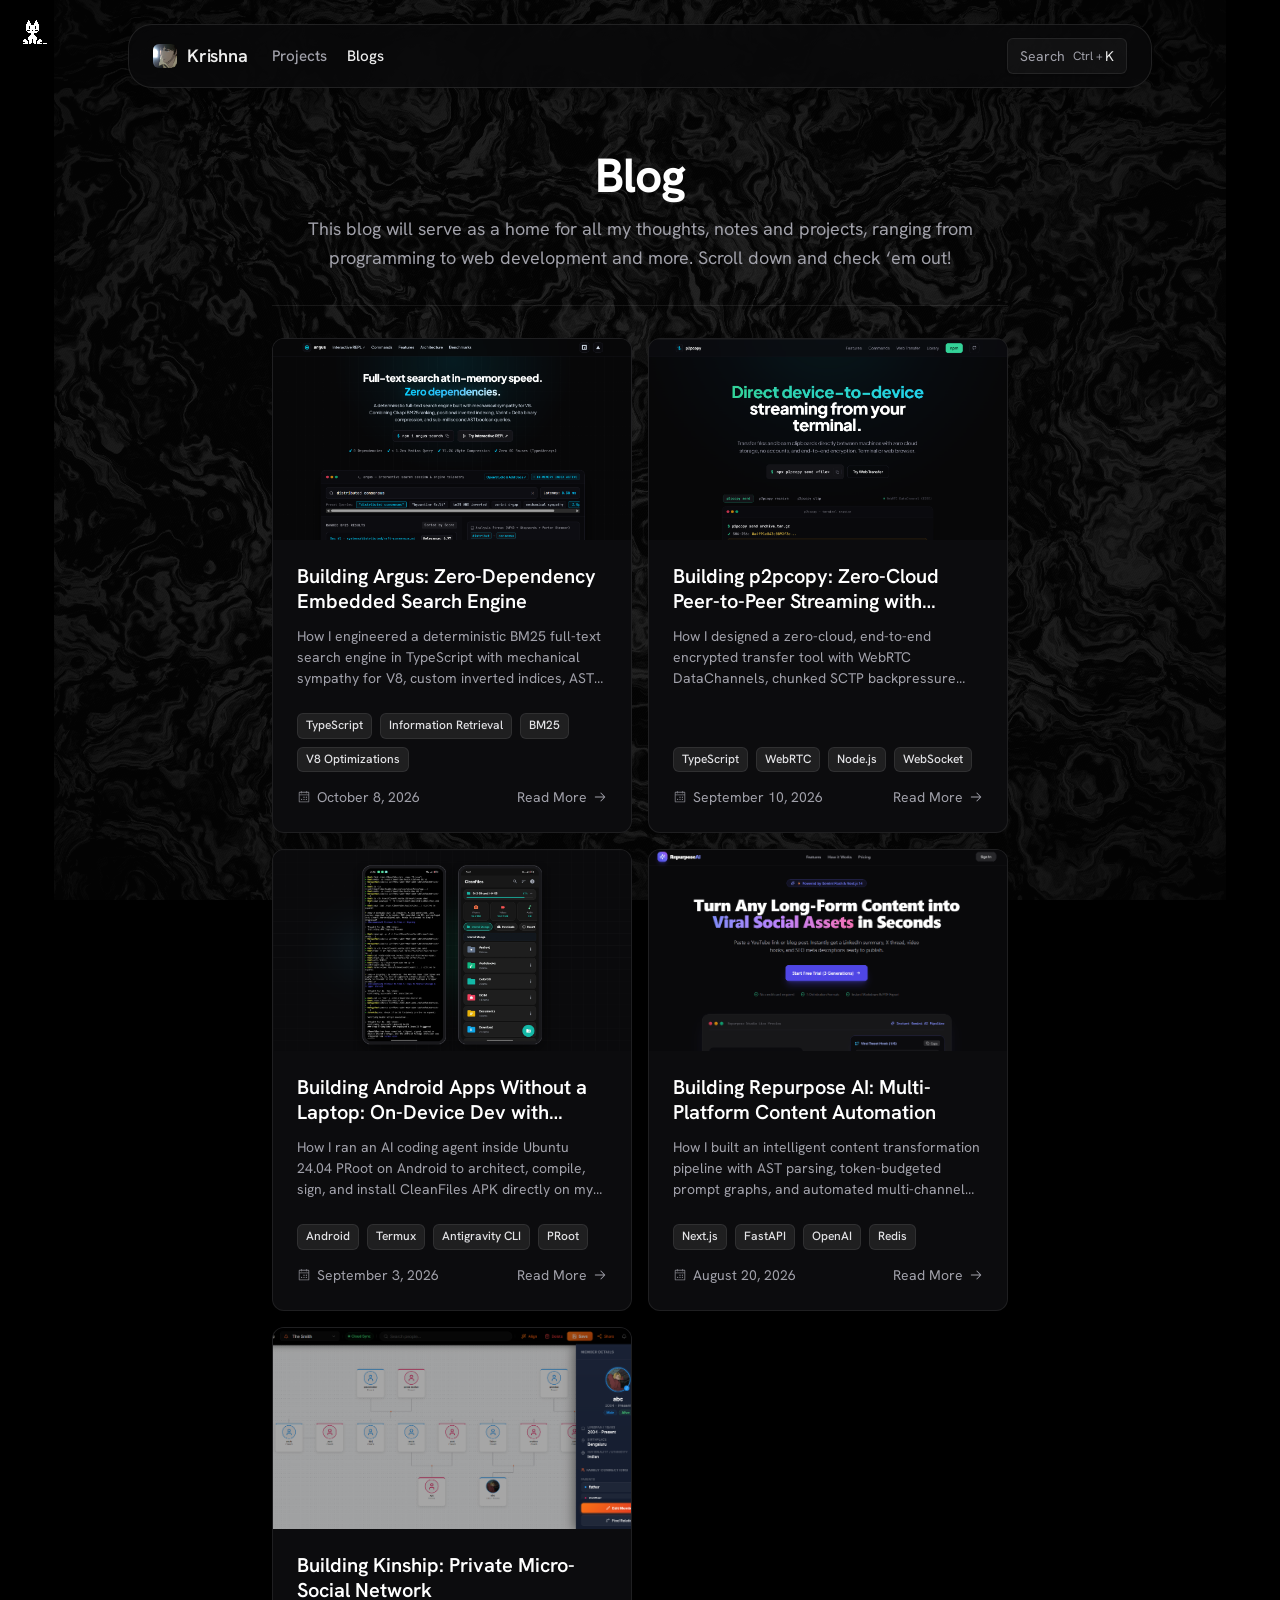
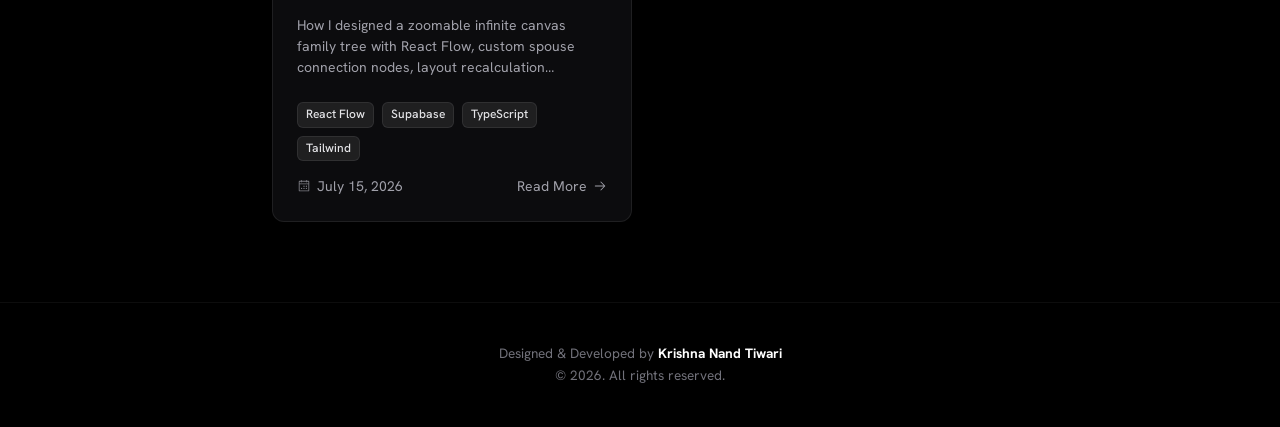
==== commit 0a337fdb: "feat: replace Smart Learn with Argus project and blog deep dive" ====
--- a/blog.html
+++ b/blog.html
@@ -58,6 +58,38 @@
         <div class="blog-grid">
             
             <div class="tilt-wrapper">
+                <a href="argus.html" class="blog-card">
+                    <div class="blog-card-media">
+                        <img src="images/argus_preview.png" alt="Building Argus" class="blog-card-img" loading="lazy">
+                    </div>
+                    <div class="blog-card-content">
+                        <h2 class="blog-card-heading">Building Argus: Zero-Dependency Embedded Search Engine</h2>
+                        <p class="blog-card-summary">
+                            How I engineered a deterministic BM25 full-text search engine in TypeScript with mechanical sympathy for V8, custom inverted indices, AST query parsing, and compression.
+                        </p>
+                    </div>
+                    <div class="blog-card-footer">
+                        <div class="blog-card-tags">
+                            <span class="blog-card-tag">TypeScript</span>
+                            <span class="blog-card-tag">Information Retrieval</span>
+                            <span class="blog-card-tag">BM25</span>
+                            <span class="blog-card-tag">V8 Optimizations</span>
+                        </div>
+                        <div class="blog-card-meta">
+                            <time class="blog-card-date" datetime="2026-10-08">
+                                <svg xmlns="http://www.w3.org/2000/svg" fill="currentColor" viewBox="0 0 256 256"><path d="M208,32H184V24a8,8,0,0,0-16,0v8H88V24a8,8,0,0,0-16,0v8H48A16,16,0,0,0,32,48V208a16,16,0,0,0,16,16H208a16,16,0,0,0,16-16V48A16,16,0,0,0,208,32ZM72,48v8a8,8,0,0,0,16,0V48h80v8a8,8,0,0,0,16,0V48h24V80H48V48ZM208,208H48V96H208V208Zm-68-76a12,12,0,1,1-12-12A12,12,0,0,1,140,132Zm44,0a12,12,0,1,1-12-12A12,12,0,0,1,184,132ZM96,172a12,12,0,1,1-12-12A12,12,0,0,1,96,172Zm44,0a12,12,0,1,1-12-12A12,12,0,0,1,140,172Zm44,0a12,12,0,1,1-12-12A12,12,0,0,1,184,172Z"></path></svg>
+                                October 8, 2026
+                            </time>
+                            <span class="blog-card-readmore">
+                                Read More
+                                <svg xmlns="http://www.w3.org/2000/svg" fill="currentColor" viewBox="0 0 256 256"><path d="M221.66,133.66l-72,72a8,8,0,0,1-11.32-11.32L196.69,136H40a8,8,0,0,1,0-16H196.69L138.34,61.66a8,8,0,0,1,11.32-11.32l72,72A8,8,0,0,1,221.66,133.66Z"></path></svg>
+                            </span>
+                        </div>
+                    </div>
+                </a>
+            </div>
+
+            <div class="tilt-wrapper">
                 <a href="p2pcopy.html" class="blog-card">
                     <div class="blog-card-media">
                         <img src="images/p2pcopy_preview.png" alt="Building p2pcopy" class="blog-card-img" loading="lazy">
@@ -153,37 +185,7 @@
                 </a>
             </div>
 
-            <div class="tilt-wrapper">
-                <a href="smart-learn.html" class="blog-card">
-                    <div class="blog-card-media">
-                        <img src="images/smart_learn_preview.png" alt="Building Smart Learn" class="blog-card-img" loading="lazy">
-                    </div>
-                    <div class="blog-card-content">
-                        <h2 class="blog-card-heading">Building Smart Learn: Adaptive AI Curriculum Engine</h2>
-                        <p class="blog-card-summary">
-                            How I implemented slide vector search using Supabase pgvector embeddings, conversational memory graphs, and dynamic question generation.
-                        </p>
-                    </div>
-                    <div class="blog-card-footer">
-                        <div class="blog-card-tags">
-                            <span class="blog-card-tag">Next.js</span>
-                            <span class="blog-card-tag">Supabase</span>
-                            <span class="blog-card-tag">pgvector</span>
-                            <span class="blog-card-tag">LangChain</span>
-                        </div>
-                        <div class="blog-card-meta">
-                            <time class="blog-card-date" datetime="2026-07-28">
-                                <svg xmlns="http://www.w3.org/2000/svg" fill="currentColor" viewBox="0 0 256 256"><path d="M208,32H184V24a8,8,0,0,0-16,0v8H88V24a8,8,0,0,0-16,0v8H48A16,16,0,0,0,32,48V208a16,16,0,0,0,16,16H208a16,16,0,0,0,16-16V48A16,16,0,0,0,208,32ZM72,48v8a8,8,0,0,0,16,0V48h80v8a8,8,0,0,0,16,0V48h24V80H48V48ZM208,208H48V96H208V208Zm-68-76a12,12,0,1,1-12-12A12,12,0,0,1,140,132Zm44,0a12,12,0,1,1-12-12A12,12,0,0,1,184,132ZM96,172a12,12,0,1,1-12-12A12,12,0,0,1,96,172Zm44,0a12,12,0,1,1-12-12A12,12,0,0,1,140,172Zm44,0a12,12,0,1,1-12-12A12,12,0,0,1,184,172Z"></path></svg>
-                                July 28, 2026
-                            </time>
-                            <span class="blog-card-readmore">
-                                Read More
-                                <svg xmlns="http://www.w3.org/2000/svg" fill="currentColor" viewBox="0 0 256 256"><path d="M221.66,133.66l-72,72a8,8,0,0,1-11.32-11.32L196.69,136H40a8,8,0,0,1,0-16H196.69L138.34,61.66a8,8,0,0,1,11.32-11.32l72,72A8,8,0,0,1,221.66,133.66Z"></path></svg>
-                            </span>
-                        </div>
-                    </div>
-                </a>
-            </div>
+
 
             <div class="tilt-wrapper">
                 <a href="kinship.html" class="blog-card">
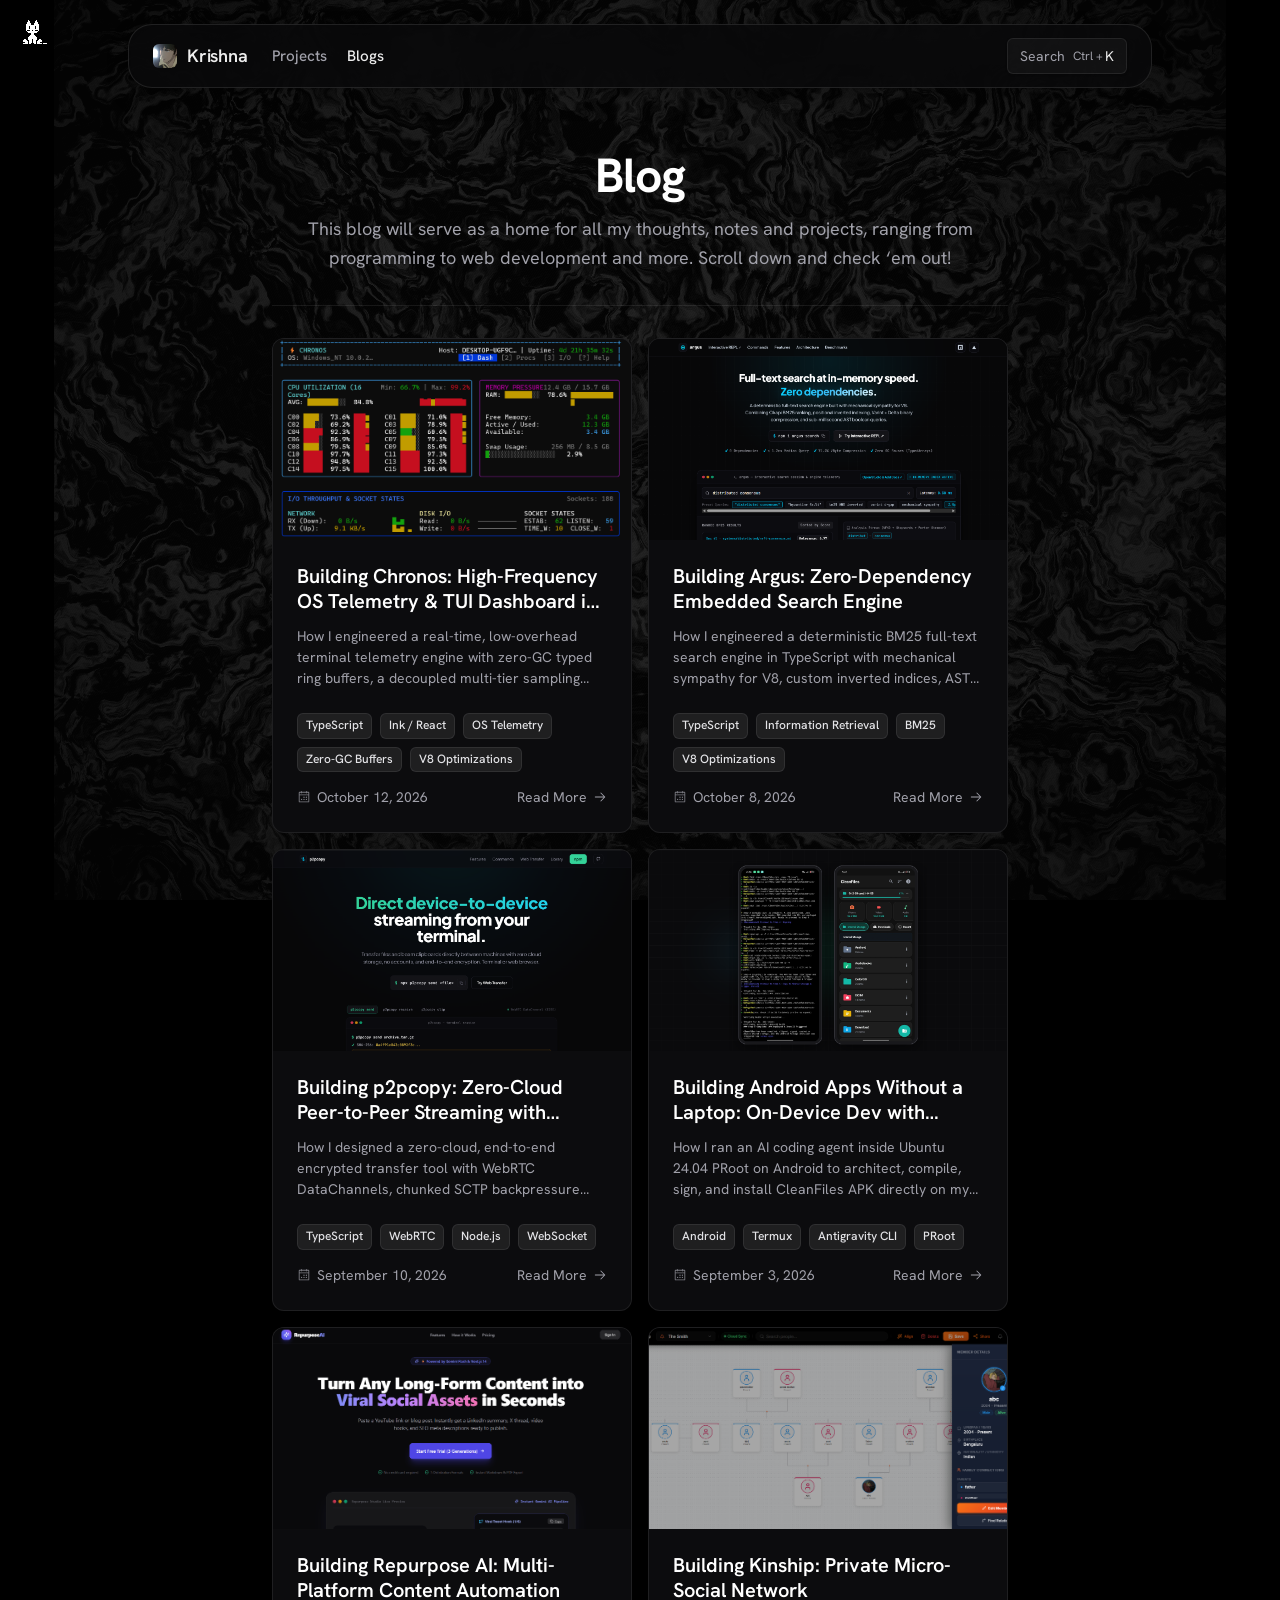
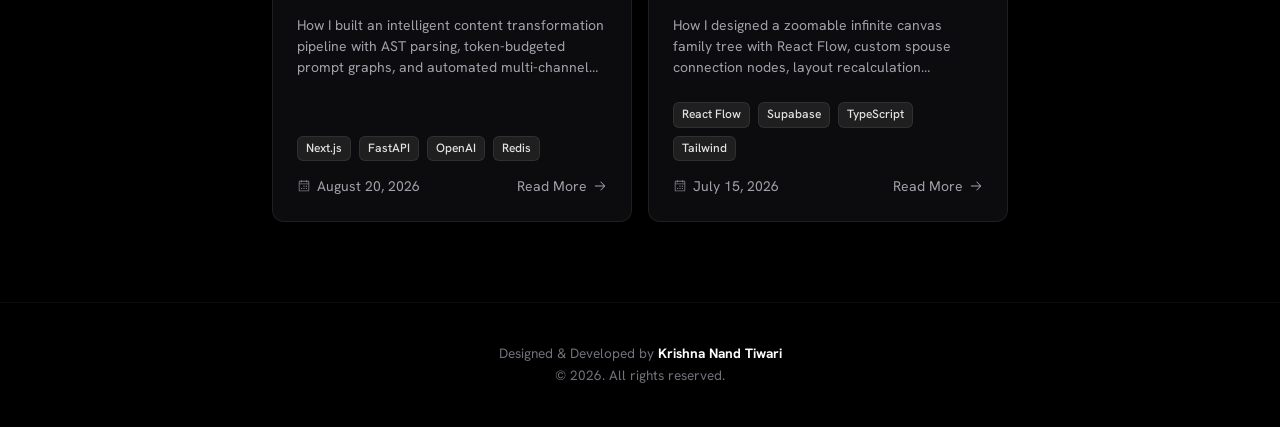
==== commit 5cc66812: "feat: add Chronos telemetry project deep dive to blog and portfolio" ====
--- a/blog.html
+++ b/blog.html
@@ -57,6 +57,39 @@
 
         <div class="blog-grid">
             
+            <div class="tilt-wrapper">
+                <a href="chronos.html" class="blog-card">
+                    <div class="blog-card-media">
+                        <img src="images/chronos_dashboard.png" alt="Building Chronos" class="blog-card-img" loading="lazy">
+                    </div>
+                    <div class="blog-card-content">
+                        <h2 class="blog-card-heading">Building Chronos: High-Frequency OS Telemetry &amp; TUI Dashboard in TypeScript</h2>
+                        <p class="blog-card-summary">
+                            How I engineered a real-time, low-overhead terminal telemetry engine with zero-GC typed ring buffers, a decoupled multi-tier sampling engine, and smooth rolling process inspection in Ink/React.
+                        </p>
+                    </div>
+                    <div class="blog-card-footer">
+                        <div class="blog-card-tags">
+                            <span class="blog-card-tag">TypeScript</span>
+                            <span class="blog-card-tag">Ink / React</span>
+                            <span class="blog-card-tag">OS Telemetry</span>
+                            <span class="blog-card-tag">Zero-GC Buffers</span>
+                            <span class="blog-card-tag">V8 Optimizations</span>
+                        </div>
+                        <div class="blog-card-meta">
+                            <time class="blog-card-date" datetime="2026-10-12">
+                                <svg xmlns="http://www.w3.org/2000/svg" fill="currentColor" viewBox="0 0 256 256"><path d="M208,32H184V24a8,8,0,0,0-16,0v8H88V24a8,8,0,0,0-16,0v8H48A16,16,0,0,0,32,48V208a16,16,0,0,0,16,16H208a16,16,0,0,0,16-16V48A16,16,0,0,0,208,32ZM72,48v8a8,8,0,0,0,16,0V48h80v8a8,8,0,0,0,16,0V48h24V80H48V48ZM208,208H48V96H208V208Zm-68-76a12,12,0,1,1-12-12A12,12,0,0,1,140,132Zm44,0a12,12,0,1,1-12-12A12,12,0,0,1,184,132ZM96,172a12,12,0,1,1-12-12A12,12,0,0,1,96,172Zm44,0a12,12,0,1,1-12-12A12,12,0,0,1,140,172Zm44,0a12,12,0,1,1-12-12A12,12,0,0,1,184,172Z"></path></svg>
+                                October 12, 2026
+                            </time>
+                            <span class="blog-card-readmore">
+                                Read More
+                                <svg xmlns="http://www.w3.org/2000/svg" fill="currentColor" viewBox="0 0 256 256"><path d="M221.66,133.66l-72,72a8,8,0,0,1-11.32-11.32L196.69,136H40a8,8,0,0,1,0-16H196.69L138.34,61.66a8,8,0,0,1,11.32-11.32l72,72A8,8,0,0,1,221.66,133.66Z"></path></svg>
+                            </span>
+                        </div>
+                    </div>
+                </a>
+            </div>
+
             <div class="tilt-wrapper">
                 <a href="argus.html" class="blog-card">
                     <div class="blog-card-media">
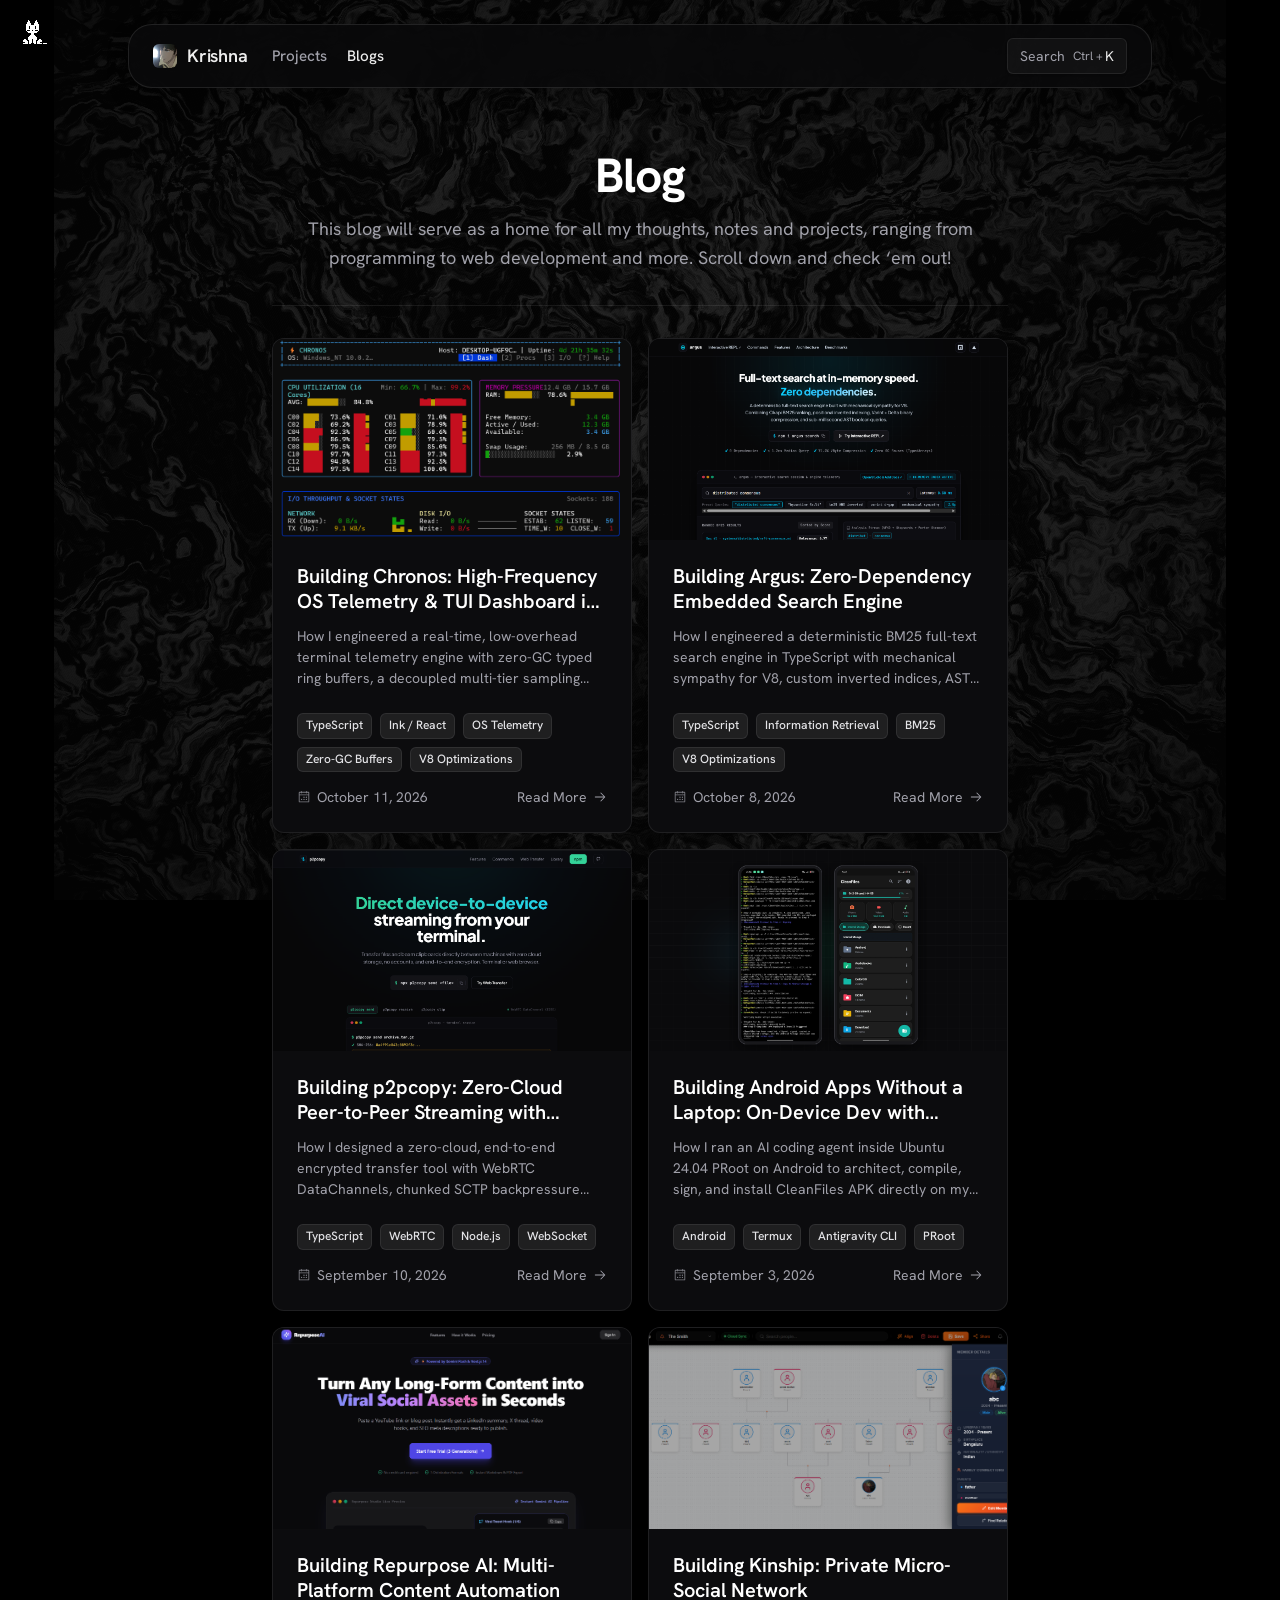
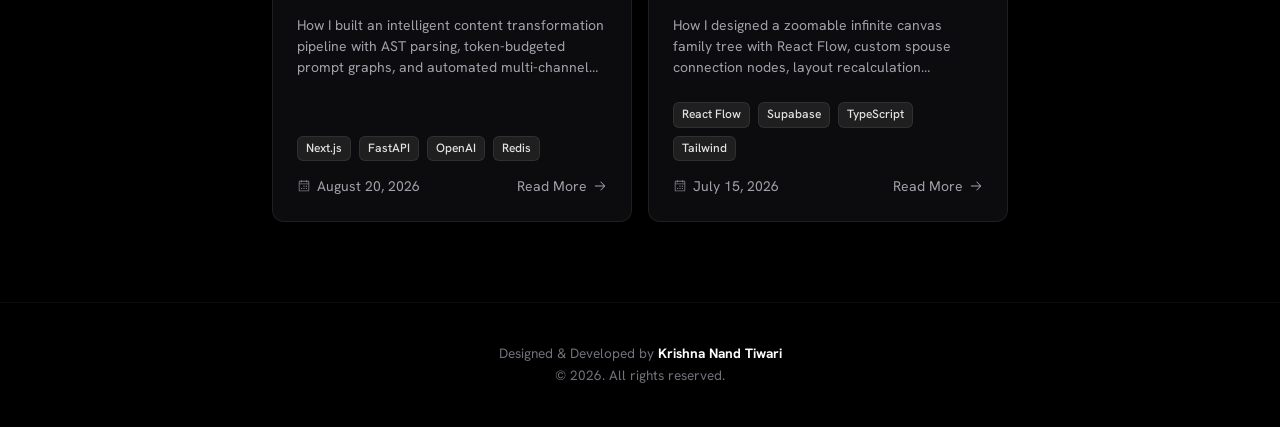
==== commit 71fe7b30: "feat: integrate Cal.com booking modal and update portfolio" ====
--- a/blog.html
+++ b/blog.html
@@ -77,9 +77,9 @@
                             <span class="blog-card-tag">V8 Optimizations</span>
                         </div>
                         <div class="blog-card-meta">
-                            <time class="blog-card-date" datetime="2026-10-12">
-                                <svg xmlns="http://www.w3.org/2000/svg" fill="currentColor" viewBox="0 0 256 256"><path d="M208,32H184V24a8,8,0,0,0-16,0v8H88V24a8,8,0,0,0-16,0v8H48A16,16,0,0,0,32,48V208a16,16,0,0,0,16,16H208a16,16,0,0,0,16-16V48A16,16,0,0,0,208,32ZM72,48v8a8,8,0,0,0,16,0V48h80v8a8,8,0,0,0,16,0V48h24V80H48V48ZM208,208H48V96H208V208Zm-68-76a12,12,0,1,1-12-12A12,12,0,0,1,140,132Zm44,0a12,12,0,1,1-12-12A12,12,0,0,1,184,132ZM96,172a12,12,0,1,1-12-12A12,12,0,0,1,96,172Zm44,0a12,12,0,1,1-12-12A12,12,0,0,1,140,172Zm44,0a12,12,0,1,1-12-12A12,12,0,0,1,184,172Z"></path></svg>
-                                October 12, 2026
+                            <time class="blog-card-date" datetime="2026-10-11">
+                                <svg xmlns="http://www.w3.org/2000/svg" fill="currentColor" viewBox="0 0 256 256"><path d="M208,32H184V24a8,8,0,0,0-16,0v8H88V24a8,8,0,0,0-16,0v8H48A16,16,0,0,0,32,48V208a16,16,0,0,0,16,16H208a16,16,0,0,0,16-16V48A16,16,0,0,0,208,32ZM72,48v8a8,8,0,0,0,16,0V48h80v8a8,8,0,0,0,16,0V48h24V80H48V48ZM208,208H48V96H208V208Zm-68-76a12,12,0,1,1-12-12A12,12,0,0,1,140,132Zm44,0a12,12,0,1,1-12-12A12,12,0,0,1,184,132ZM96,172a12,12,0,1,1-12-12A12,12,0,0,1,96,172Zm44,0a12,12,0,1,1-12-12A12,12,0,0,1,140,172Zm44,0a12,12,0,1,1-12-12A12,12,0,0,1,184,172Z"></path></svg>
+                                October 11, 2026
                             </time>
                             <span class="blog-card-readmore">
                                 Read More
--- a/styles.css
+++ b/styles.css
@@ -1309,6 +1309,9 @@
     color: #ffffff;
     font-size: 0.88rem;
     font-weight: 600;
+    cursor: pointer;
+    font-family: inherit;
+    text-decoration: none;
     transition: all 0.2s ease;
     flex-shrink: 0;
 }
